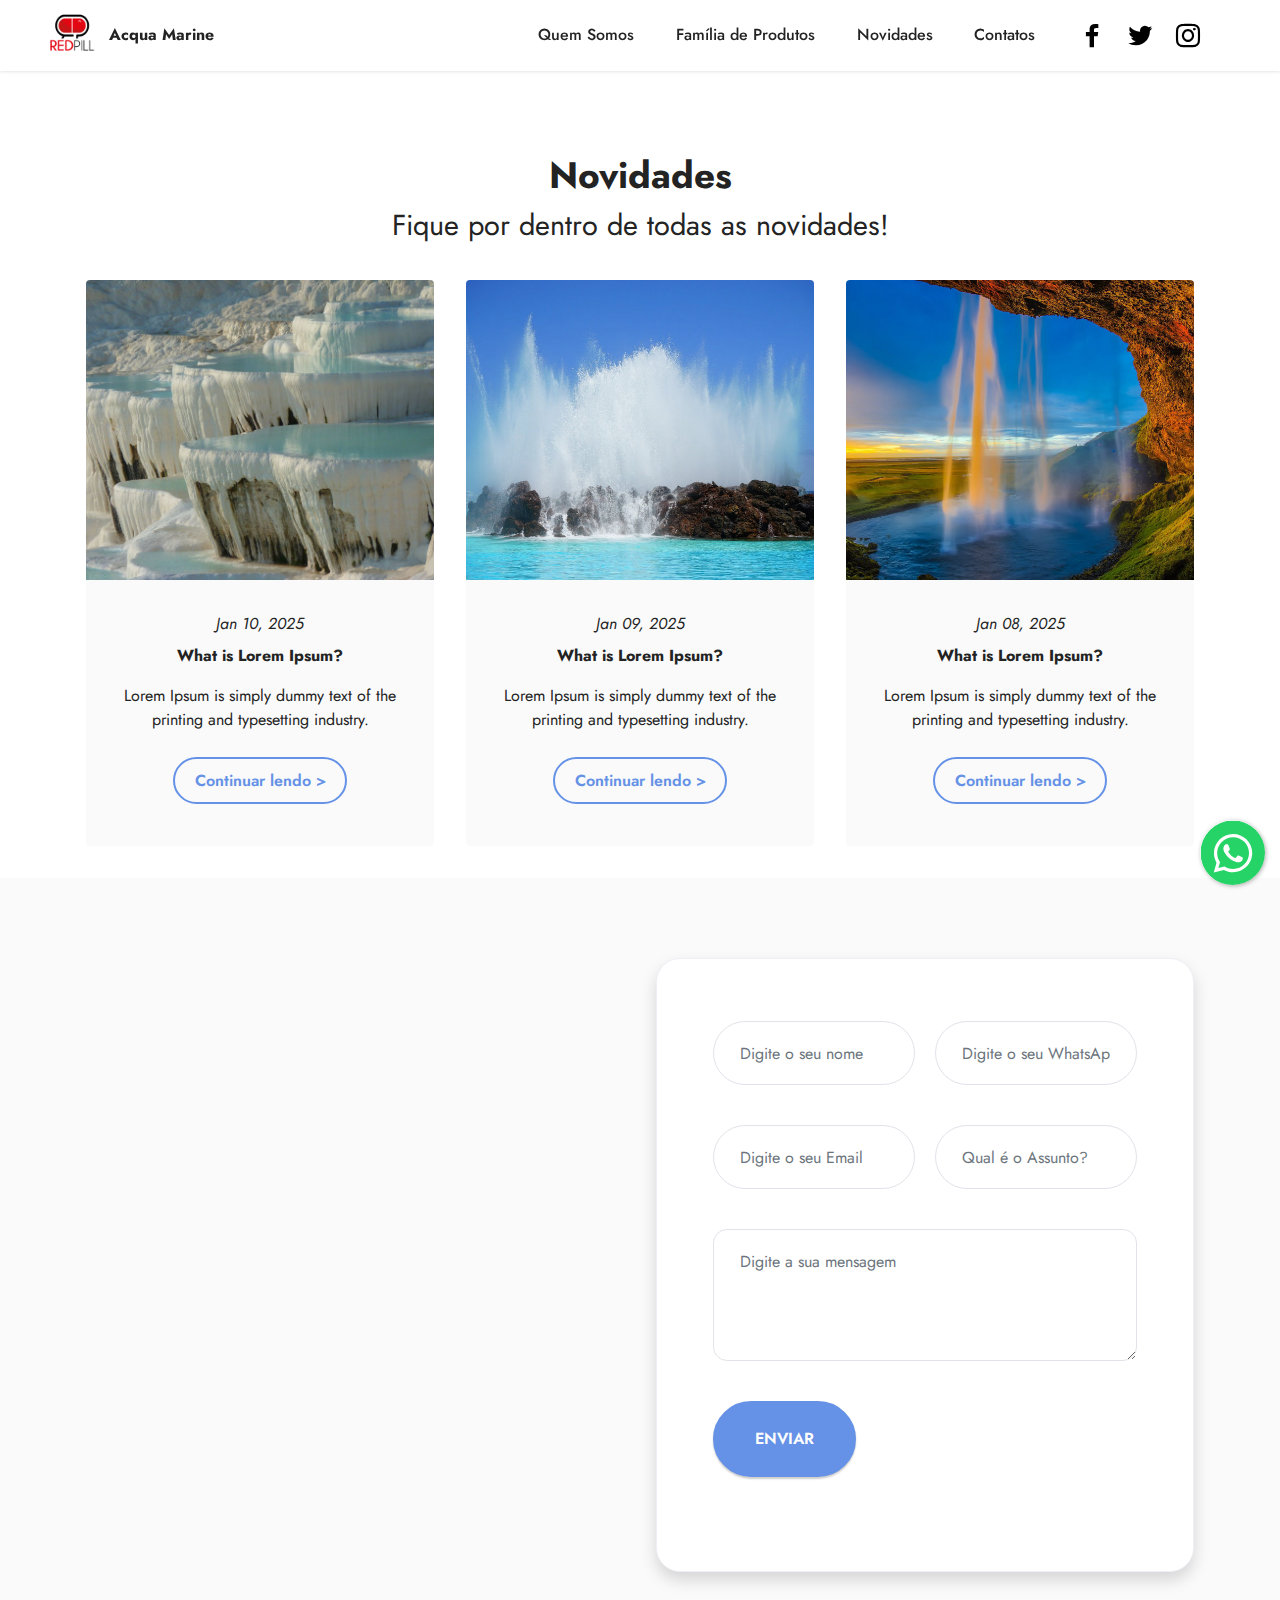
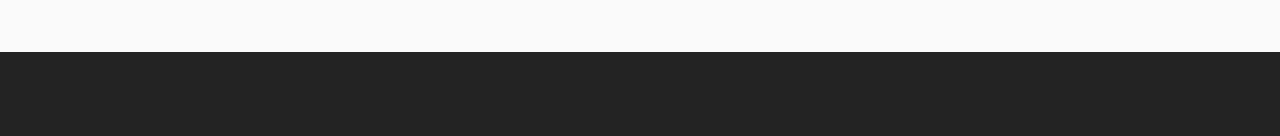
==== blog.html @ 78e21662 "create github pages" ====
<!DOCTYPE html>
<html  lang="pt-BR">
<head>
  
  <meta charset="UTF-8">
  <meta http-equiv="X-UA-Compatible" content="IE=edge">
  
  <meta name="viewport" content="width=device-width, initial-scale=1, minimum-scale=1">
  <link rel="shortcut icon" href="assets/images/6-120x120.png" type="image/x-icon">
  <meta name="description" content="">
  
  
  <title>Blog</title>
  <link rel="stylesheet" href="assets/web/assets/mobirise-icons2/mobirise2.css">
  <link rel="stylesheet" href="assets/bootstrap/css/bootstrap.min.css">
  <link rel="stylesheet" href="assets/bootstrap/css/bootstrap-grid.min.css">
  <link rel="stylesheet" href="assets/bootstrap/css/bootstrap-reboot.min.css">
  <link rel="stylesheet" href="assets/animatecss/animate.css">
  <link rel="stylesheet" href="assets/chatbutton/floating-wpp.css">
  <link rel="stylesheet" href="assets/dropdown/css/style.css">
  <link rel="stylesheet" href="assets/socicon/css/styles.css">
  <link rel="stylesheet" href="assets/theme/css/style.css">
  <link rel="stylesheet" href="assets/recaptcha.css">
  <link rel="preload" href="https://fonts.googleapis.com/css2?family=Jost:ital,wght@0,400;0,700;1,400;1,700&display=swap&display=swap" as="style" onload="this.onload=null;this.rel='stylesheet'">
  <noscript><link rel="stylesheet" href="https://fonts.googleapis.com/css2?family=Jost:ital,wght@0,400;0,700;1,400;1,700&display=swap&display=swap"></noscript>
  <link rel="preload" as="style" href="assets/mobirise/css/mbr-additional.css"><link rel="stylesheet" href="assets/mobirise/css/mbr-additional.css" type="text/css">
  
  
  
  

</head>
<body>
  
  <section data-bs-version="5.1" class="menu menu3 cid-sQP1Imtdvv" once="menu" id="menu3-l">
    
    <nav class="navbar navbar-dropdown navbar-fixed-top navbar-expand-lg">
        <div class="container-fluid">
            <div class="navbar-brand">
                <span class="navbar-logo">
                    <a href="index.html#top">
                        <img src="assets/images/6-120x120.png" alt="Acqua Marine" style="height: 3rem;">
                    </a>
                </span>
                <span class="navbar-caption-wrap"><a class="navbar-caption text-black display-7" href="#">Acqua Marine</a></span>
            </div>
            <button class="navbar-toggler" type="button" data-toggle="collapse" data-bs-toggle="collapse" data-target="#navbarSupportedContent" data-bs-target="#navbarSupportedContent" aria-controls="navbarNavAltMarkup" aria-expanded="false" aria-label="Toggle navigation">
                <div class="hamburger">
                    <span></span>
                    <span></span>
                    <span></span>
                    <span></span>
                </div>
            </button>
            <div class="collapse navbar-collapse" id="navbarSupportedContent">
                <ul class="navbar-nav nav-dropdown nav-right" data-app-modern-menu="true"><li class="nav-item"><a class="nav-link link text-black text-primary display-4" href="index.html#features16-5">Quem Somos</a></li>
                    <li class="nav-item"><a class="nav-link link text-black text-primary display-4" href="index.html#features3-6">Família de Produtos</a></li><li class="nav-item"><a class="nav-link link text-black text-primary display-4" href="blog.html">Novidades</a></li>
                    <li class="nav-item"><a class="nav-link link text-black text-primary display-4" href="index.html#form1-d">Contatos</a>
                    </li></ul>
                <div class="icons-menu">
                    <a class="iconfont-wrapper" href="index.html" target="_blank">
                        <span class="p-2 mbr-iconfont socicon-facebook socicon"></span>
                    </a>
                    <a class="iconfont-wrapper" href="index.html" target="_blank">
                        <span class="p-2 mbr-iconfont socicon-twitter socicon"></span>
                    </a>
                    <a class="iconfont-wrapper" href="index.html" target="_blank">
                        <span class="p-2 mbr-iconfont socicon-instagram socicon"></span>
                    </a>
                    
                </div>
                
            </div>
        </div>
    </nav>
</section>

<section data-bs-version="5.1" class="content3 cid-sQPbLM1y5a" id="content3-p">
    
    
    <div class="container">
        <div class="mbr-section-head">
            <h4 class="mbr-section-title mbr-fonts-style align-center mb-0 display-2"><strong>Novidades</strong></h4>
            <h5 class="mbr-section-subtitle mbr-fonts-style align-center mb-0 mt-2 display-5">Fique por dentro de todas as novidades!</h5>
        </div>
        <div class="row mt-4">
            <div class="item features-image сol-12 col-md-6 col-lg-4">
                <div class="item-wrapper">
                    <div class="item-img">
                        <a href="noticia.html"><img src="assets/images/mbr-816x612.jpg" alt="Acqua Marine" title=""></a>
                    </div>
                    <div class="item-content">
                        <h5 class="item-title mbr-fonts-style display-4"><em>Jan 10, 2025</em></h5>
                        <h6 class="item-subtitle mbr-fonts-style mt-1 display-7"><strong>What is Lorem Ipsum?</strong></h6>
                        <p class="mbr-text mbr-fonts-style mt-3 display-7">Lorem Ipsum is simply dummy text of the printing and typesetting industry.</p>
                    </div>
                    <div class="mbr-section-btn item-footer mt-2"><a href="noticia.html" class="btn item-btn btn-primary-outline display-7" target="_blank">Continuar lendo &gt;</a></div>
                </div>
            </div>
            <div class="item features-image сol-12 col-md-6 col-lg-4">
                <div class="item-wrapper">
                    <div class="item-img">
                        <a href="noticia.html"><img src="assets/images/mbr-816x544.jpg" alt="Acqua Marine" title=""></a>
                    </div>
                    <div class="item-content">
                        <h5 class="item-title mbr-fonts-style display-4"><em>Jan 09, 2025</em></h5>
                        <h6 class="item-subtitle mbr-fonts-style mt-1 display-7"><strong>What is Lorem Ipsum?</strong></h6>
                        <p class="mbr-text mbr-fonts-style mt-3 display-7">Lorem Ipsum is simply dummy text of the printing and typesetting industry. <br>
                        </p>
                    </div>
                    <div class="mbr-section-btn item-footer mt-2"><a href="noticia.html" class="btn item-btn btn-primary-outline display-7" target="_blank">Continuar lendo &gt;</a></div>
                </div>
            </div>
            <div class="item features-image сol-12 col-md-6 col-lg-4">
                <div class="item-wrapper">
                    <div class="item-img">
                        <a href="noticia.html"><img src="assets/images/mbr-816x564.jpg" alt="Acqua Marine" title=""></a>
                    </div>
                    <div class="item-content">
                        <h5 class="item-title mbr-fonts-style display-4"><em>Jan 08, 2025</em></h5>
                        <h6 class="item-subtitle mbr-fonts-style mt-1 display-7"><strong>What is Lorem Ipsum?</strong></h6>
                        <p class="mbr-text mbr-fonts-style mt-3 display-7">Lorem Ipsum is simply dummy text of the printing and typesetting industry.</p>
                    </div>
                    <div class="mbr-section-btn item-footer mt-2"><a href="noticia.html" class="btn item-btn btn-primary-outline display-7" target="_blank">Continuar lendo &gt;</a></div>
                </div>
            </div>

        </div>
    </div>
</section>

<section data-bs-version="5.1" class="form1 cid-sQPbZiOPg9" id="form1-q">
    

    

    <div class="container">
        <div class="row justify-content-between">
            <div class="col-12 col-lg-6">
                <div class="right-side">
                    <h5 class="mbr-section-title mbr-fonts-style display-1">
                        <strong>Fale conosco</strong></h5>
                    <p class="mbr-text mbr-fonts-style display-4">
                        Lorem ipsum dolor sit amet, consectetur adipiscing elit. Auctor viverra eget sit sapien, velit
                        scelerisque volutpat vitae.
                    </p>
                    <p class="mbr-section-subtitle mbr-fonts-style display-7"><strong>
                            Contact me
                        </strong></p>
                    <p class="email mbr-fonts-style display-4">
                        <span class="mobi-mbri mobi-mbri-letter mbr-iconfont mbr-iconfont-btn"></span><a href="index.html" class="text-secondary">contact@email.com</a></p>

                    <p class="phone mbr-fonts-style display-4">
                        <span class="mobi-mbri mobi-mbri-phone mbr-iconfont mbr-iconfont-btn"></span><a href="index.html" class="text-secondary">(123) 456-7890</a></p>
                    <p class="listen mbr-fonts-style display-5">Siga-nos nas Redes Sociais</p>
                    <div class="mbr-social-likes big">
                        <span class="btn btn-social socicon-bg-youtube youtube mx-2">
                            <span class="mbr-iconfont socicon-youtube socicon"></span>
                        </span>
                        <span class="btn btn-social socicon-bg-facebook facebook mx-2">
                            <span class="mbr-iconfont socicon-facebook socicon"></span>
                        </span>
                        <span class="btn btn-social twitter socicon-bg-twitter mx-2">
                            <span class="mbr-iconfont socicon-twitter socicon"></span>
                        </span>
                        <span class="btn btn-social pinterest socicon-bg-pinterest mx-2">
                            <span class="mbr-iconfont socicon-pinterest socicon"></span>
                        </span>
                        <span class="btn btn-social mailru socicon-bg-mail mx-2">
                            <span class="mbr-iconfont mobi-mbri-letter mobi-mbri"></span>
                        </span>
                    </div>
                </div>
            </div>
            <div class="col-12 col-lg-6">
                <div class="left-side">
                    <div class="shadow">
                        <div class="col-auto form-part">
                            <div class="mbr-form top" data-form-type="formoid">
                                <!--Formbuilder Form-->
                                <form action="https://mobirise.eu/" method="POST" class="mbr-form form-with-styler" data-form-title="Form Name"><input type="hidden" name="email" data-form-email="true" value="VrDuRQZUOOXWqrjSVd+jDXcXXuv8jb04Z2sAAdo2jqvjDetq+iXjhkq3NZsqCK66WlTPTxGUr4/+EcAwUi5CdXx3Xxep5aISYDmYYmB1ALmyHw2UI6T22ThovxLteGbt.n1D6h3112EO3cZuAeSuR+gtagrlJn5/YnUT8jAECv94gXGQ/BznuK+16ig0g/ckGwDUTnlU+dxc6xoIXw/3Y37VGUpODv56bqCEwvl/GgR7W2XIjziSPv/RZlNrgH8+I">
                                    <div class="row">
                                        <div hidden="hidden" data-form-alert="" class="alert alert-success col-12">Obrigado por entrar em contato, lhe daremos uma resposta em breve!</div>
                                        <div hidden="hidden" data-form-alert-danger="" class="alert alert-danger col-12">
                                            Oops...! some problem!</div>
                                    </div>
                                    <div class="dragArea row">
                                        <div class="col-lg-6 col-md-12 col-sm-12 form-group " data-for="email">
                                            <input type="text" name="name" placeholder="Digite o seu nome" data-form-field="text" class="form-control display-7" value="" id="name-form1-q">
                                        </div>
                                        <div class="col-lg-6 col-md-12 col-sm-12 form-group" style="" data-for="number">
                                            <input type="text" name="number" placeholder="Digite o seu WhatsApp" data-form-field="text" class="form-control display-7" value="" id="number-form1-q">
                                        </div>
                                        <div class="col-lg-6 col-md-12 col-sm-12 form-group " data-for="email">
                                            <input type="email" name="email" placeholder="Digite o seu Email" data-form-field="email" class="form-control display-7" value="" id="email-form1-q">
                                        </div>
                                        <div class="col-lg-6 col-md-12 col-sm-12 form-group" style="" data-for="number">
                                            <input type="text" name="text" placeholder="Qual é o Assunto?" data-form-field="text" class="form-control display-7" value="" id="text-form1-q">
                                        </div>
                                        <div class="col-lg-12 col-md-12 col-sm-12 form-group" data-for="textarea">
                                            <textarea name="textarea" placeholder="Digite a sua mensagem" data-form-field="textarea" class="form-control display-7" id="textarea-form1-q"></textarea>
                                        </div>
                                        <div class="col r">
                                            <div><button type="submit" class="btn btn-primary display-4">ENVIAR</button></div>
                                            
                                        </div>
                                    </div>
                                </form>
                                <!--Formbuilder Form-->
                            </div>
                        </div>
                    </div>
                </div>
            </div>
        </div>
    </div>
</section>

<section data-bs-version="5.1" class="footer7 cid-sQP00hJqYb" once="footers" id="footer7-i">

    

    

    <div class="container">
        <div class="media-container-row align-center mbr-white">
            <div class="col-12">
                <p class="mbr-text mb-0 mbr-fonts-style display-7">Acqua Marine © 2021 - powered by RedPill &amp; inouWeb</p>
            </div>
        </div>
    </div>
</section>


<script src="assets/bootstrap/js/bootstrap.bundle.min.js"></script>
  <script src="assets/smoothscroll/smooth-scroll.js"></script>
  <script src="assets/ytplayer/index.js"></script>
  <script src="assets/chatbutton/floating-wpp.js"></script>
  <script src="assets/chatbutton/script.js"></script>
  <script src="assets/dropdown/js/navbar-dropdown.js"></script>
  <script src="assets/theme/js/script.js"></script>
  <script src="assets/formoid.min.js"></script>
  
  
  
 <div id="scrollToTop" class="scrollToTop mbr-arrow-up"><a style="text-align: center;"><i class="mbr-arrow-up-icon mbr-arrow-up-icon-cm cm-icon cm-icon-smallarrow-up"></i></a></div>
    <input name="animation" type="hidden">
  <div id="chatbutton-wa" data-phone="+5511966727531" data-showpopup="true" data-headertitle="👋 Anthony está online" data-popupmessage="Oi!👋

Estamos online para lhe ajudar! 🔥

Equipe Acqua Marine" data-placeholder="Digite a sua mensagem" data-position="left" data-headercolor="#39847a" data-backgroundcolor="#e5ddd5" data-autoopentimeout="5" data-size="65px"><div class="floating-wpp-button" style="width: 65px; height: 65px;"><div class="floating-wpp-button-image"><!--?xml version="1.0" encoding="UTF-8" standalone="no"?--><svg xmlns="http://www.w3.org/2000/svg" xmlns:xlink="http://www.w3.org/1999/xlink" style="isolation:isolate" viewBox="0 0 800 800" width="65" height="65"><defs><clipPath id="_clipPath_A3g8G5hPEGG2L0B6hFCxamU4cc8rfqzQ"><rect width="800" height="800"></rect></clipPath></defs><g clip-path="url(#_clipPath_A3g8G5hPEGG2L0B6hFCxamU4cc8rfqzQ)"><g><path d=" M 787.59 800 L 12.41 800 C 5.556 800 0 793.332 0 785.108 L 0 14.892 C 0 6.667 5.556 0 12.41 0 L 787.59 0 C 794.444 0 800 6.667 800 14.892 L 800 785.108 C 800 793.332 794.444 800 787.59 800 Z " fill="rgb(37,211,102)"></path></g><g><path d=" M 508.558 450.429 C 502.67 447.483 473.723 433.24 468.325 431.273 C 462.929 429.308 459.003 428.328 455.078 434.22 C 451.153 440.114 439.869 453.377 436.434 457.307 C 433 461.236 429.565 461.729 423.677 458.78 C 417.79 455.834 398.818 449.617 376.328 429.556 C 358.825 413.943 347.008 394.663 343.574 388.768 C 340.139 382.873 343.207 379.687 346.155 376.752 C 348.804 374.113 352.044 369.874 354.987 366.436 C 357.931 362.999 358.912 360.541 360.875 356.614 C 362.837 352.683 361.857 349.246 360.383 346.299 C 358.912 343.352 347.136 314.369 342.231 302.579 C 337.451 291.099 332.597 292.654 328.983 292.472 C 325.552 292.301 321.622 292.265 317.698 292.265 C 313.773 292.265 307.394 293.739 301.996 299.632 C 296.6 305.527 281.389 319.772 281.389 348.752 C 281.389 377.735 302.487 405.731 305.431 409.661 C 308.376 413.592 346.949 473.062 406.015 498.566 C 420.062 504.634 431.03 508.256 439.581 510.969 C 453.685 515.451 466.521 514.818 476.666 513.302 C 487.978 511.613 511.502 499.06 516.409 485.307 C 521.315 471.55 521.315 459.762 519.842 457.307 C 518.371 454.851 514.446 453.377 508.558 450.429 Z  M 401.126 597.117 L 401.047 597.117 C 365.902 597.104 331.431 587.661 301.36 569.817 L 294.208 565.572 L 220.08 585.017 L 239.866 512.743 L 235.21 505.332 C 215.604 474.149 205.248 438.108 205.264 401.1 C 205.307 293.113 293.17 205.257 401.204 205.257 C 453.518 205.275 502.693 225.674 539.673 262.696 C 576.651 299.716 597.004 348.925 596.983 401.258 C 596.939 509.254 509.078 597.117 401.126 597.117 Z  M 567.816 234.565 C 523.327 190.024 464.161 165.484 401.124 165.458 C 271.24 165.458 165.529 271.161 165.477 401.085 C 165.46 442.617 176.311 483.154 196.932 518.892 L 163.502 641 L 288.421 608.232 C 322.839 627.005 361.591 636.901 401.03 636.913 L 401.126 636.913 L 401.127 636.913 C 530.998 636.913 636.717 531.2 636.77 401.274 C 636.794 338.309 612.306 279.105 567.816 234.565" fill-rule="evenodd" fill="rgb(255,255,255)"></path></g></g></svg></div></div></div>
 
</body>
</html>
---- assets/web/assets/mobirise-icons2/mobirise2.css ----
@font-face {
  font-family: 'Moririse2';
  font-display: swap;
  src:  url('mobirise2.eot?f2bix4');
  src:  url('mobirise2.eot?f2bix4#iefix') format('embedded-opentype'),
    url('mobirise2.ttf?f2bix4') format('truetype'),
    url('mobirise2.woff?f2bix4') format('woff'),
    url('mobirise2.svg?f2bix4#mobirise2') format('svg');
  font-weight: normal;
  font-style: normal;
}

[class^="mobi-"], [class*=" mobi-"] {
  /* use !important to prevent issues with browser extensions that change fonts */
  font-family: 'Moririse2' !important;
  speak: none;
  font-style: normal;
  font-weight: normal;
  font-variant: normal;
  text-transform: none;
  line-height: 1;

  /* Better Font Rendering =========== */
  -webkit-font-smoothing: antialiased;
  -moz-osx-font-smoothing: grayscale;
}

.mobi-mbri-add-submenu:before {
  content: "\e900";
}
.mobi-mbri-alert:before {
  content: "\e901";
}
.mobi-mbri-align-center:before {
  content: "\e902";
}
.mobi-mbri-align-justify:before {
  content: "\e903";
}
.mobi-mbri-align-left:before {
  content: "\e904";
}
.mobi-mbri-align-right:before {
  content: "\e905";
}
.mobi-mbri-android:before {
  content: "\e906";
}
.mobi-mbri-apple:before {
  content: "\e907";
}
.mobi-mbri-arrow-down:before {
  content: "\e908";
}
.mobi-mbri-arrow-next:before {
  content: "\e909";
}
.mobi-mbri-arrow-prev:before {
  content: "\e90a";
}
.mobi-mbri-arrow-up:before {
  content: "\e90b";
}
.mobi-mbri-bold:before {
  content: "\e90c";
}
.mobi-mbri-bookmark:before {
  content: "\e90d";
}
.mobi-mbri-bootstrap:before {
  content: "\e90e";
}
.mobi-mbri-briefcase:before {
  content: "\e90f";
}
.mobi-mbri-browse:before {
  content: "\e910";
}
.mobi-mbri-bulleted-list:before {
  content: "\e911";
}
.mobi-mbri-calendar:before {
  content: "\e912";
}
.mobi-mbri-camera:before {
  content: "\e913";
}
.mobi-mbri-cart-add:before {
  content: "\e914";
}
.mobi-mbri-cart-full:before {
  content: "\e915";
}
.mobi-mbri-cash:before {
  content: "\e916";
}
.mobi-mbri-change-style:before {
  content: "\e917";
}
.mobi-mbri-chat:before {
  content: "\e918";
}
.mobi-mbri-clock:before {
  content: "\e919";
}
.mobi-mbri-close:before {
  content: "\e91a";
}
.mobi-mbri-cloud:before {
  content: "\e91b";
}
.mobi-mbri-code:before {
  content: "\e91c";
}
.mobi-mbri-contact-form:before {
  content: "\e91d";
}
.mobi-mbri-credit-card:before {
  content: "\e91e";
}
.mobi-mbri-cursor-click:before {
  content: "\e91f";
}
.mobi-mbri-cust-feedback:before {
  content: "\e920";
}
.mobi-mbri-database:before {
  content: "\e921";
}
.mobi-mbri-delivery:before {
  content: "\e922";
}
.mobi-mbri-desktop:before {
  content: "\e923";
}
.mobi-mbri-devices:before {
  content: "\e924";
}
.mobi-mbri-down:before {
  content: "\e925";
}
.mobi-mbri-download-2:before {
  content: "\e926";
}
.mobi-mbri-download:before {
  content: "\e927";
}
.mobi-mbri-drag-n-drop-2:before {
  content: "\e928";
}
.mobi-mbri-drag-n-drop:before {
  content: "\e929";
}
.mobi-mbri-edit-2:before {
  content: "\e92a";
}
.mobi-mbri-edit:before {
  content: "\e92b";
}
.mobi-mbri-error:before {
  content: "\e92c";
}
.mobi-mbri-extension:before {
  content: "\e92d";
}
.mobi-mbri-features:before {
  content: "\e92e";
}
.mobi-mbri-file:before {
  content: "\e92f";
}
.mobi-mbri-flag:before {
  content: "\e930";
}
.mobi-mbri-folder:before {
  content: "\e931";
}
.mobi-mbri-gift:before {
  content: "\e932";
}
.mobi-mbri-github:before {
  content: "\e933";
}
.mobi-mbri-globe-2:before {
  content: "\e934";
}
.mobi-mbri-globe:before {
  content: "\e935";
}
.mobi-mbri-growing-chart:before {
  content: "\e936";
}
.mobi-mbri-hearth:before {
  content: "\e937";
}
.mobi-mbri-help:before {
  content: "\e938";
}
.mobi-mbri-home:before {
  content: "\e939";
}
.mobi-mbri-hot-cup:before {
  content: "\e93a";
}
.mobi-mbri-idea:before {
  content: "\e93b";
}
.mobi-mbri-image-gallery:before {
  content: "\e93c";
}
.mobi-mbri-image-slider:before {
  content: "\e93d";
}
.mobi-mbri-info:before {
  content: "\e93e";
}
.mobi-mbri-italic:before {
  content: "\e93f";
}
.mobi-mbri-key:before {
  content: "\e940";
}
.mobi-mbri-laptop:before {
  content: "\e941";
}
.mobi-mbri-layers:before {
  content: "\e942";
}
.mobi-mbri-left-right:before {
  content: "\e943";
}
.mobi-mbri-left:before {
  content: "\e944";
}
.mobi-mbri-letter:before {
  content: "\e945";
}
.mobi-mbri-like:before {
  content: "\e946";
}
.mobi-mbri-link:before {
  content: "\e947";
}
.mobi-mbri-lock:before {
  content: "\e948";
}
.mobi-mbri-login:before {
  content: "\e949";
}
.mobi-mbri-logout:before {
  content: "\e94a";
}
.mobi-mbri-magic-stick:before {
  content: "\e94b";
}
.mobi-mbri-map-pin:before {
  content: "\e94c";
}
.mobi-mbri-menu:before {
  content: "\e94d";
}
.mobi-mbri-mobile-2:before {
  content: "\e94e";
}
.mobi-mbri-mobile-horizontal:before {
  content: "\e94f";
}
.mobi-mbri-mobile:before {
  content: "\e950";
}
.mobi-mbri-mobirise:before {
  content: "\e951";
}
.mobi-mbri-more-horizontal:before {
  content: "\e952";
}
.mobi-mbri-more-vertical:before {
  content: "\e953";
}
.mobi-mbri-music:before {
  content: "\e954";
}
.mobi-mbri-new-file:before {
  content: "\e955";
}
.mobi-mbri-numbered-list:before {
  content: "\e956";
}
.mobi-mbri-opened-folder:before {
  content: "\e957";
}
.mobi-mbri-pages:before {
  content: "\e958";
}
.mobi-mbri-paper-plane:before {
  content: "\e959";
}
.mobi-mbri-paperclip:before {
  content: "\e95a";
}
.mobi-mbri-phone:before {
  content: "\e95b";
}
.mobi-mbri-photo:before {
  content: "\e95c";
}
.mobi-mbri-photos:before {
  content: "\e95d";
}
.mobi-mbri-pin:before {
  content: "\e95e";
}
.mobi-mbri-play:before {
  content: "\e95f";
}
.mobi-mbri-plus:before {
  content: "\e960";
}
.mobi-mbri-preview:before {
  content: "\e961";
}
.mobi-mbri-print:before {
  content: "\e962";
}
.mobi-mbri-protect:before {
  content: "\e963";
}
.mobi-mbri-question:before {
  content: "\e964";
}
.mobi-mbri-quote-left:before {
  content: "\e965";
}
.mobi-mbri-quote-right:before {
  content: "\e966";
}
.mobi-mbri-redo:before {
  content: "\e967";
}
.mobi-mbri-refresh:before {
  content: "\e968";
}
.mobi-mbri-responsive-2:before {
  content: "\e969";
}
.mobi-mbri-responsive:before {
  content: "\e96a";
}
.mobi-mbri-right:before {
  content: "\e96b";
}
.mobi-mbri-rocket:before {
  content: "\e96c";
}
.mobi-mbri-sad-face:before {
  content: "\e96d";
}
.mobi-mbri-sale:before {
  content: "\e96e";
}
.mobi-mbri-save:before {
  content: "\e96f";
}
.mobi-mbri-search:before {
  content: "\e970";
}
.mobi-mbri-setting-2:before {
  content: "\e971";
}
.mobi-mbri-setting-3:before {
  content: "\e972";
}
.mobi-mbri-setting:before {
  content: "\e973";
}
.mobi-mbri-share:before {
  content: "\e974";
}
.mobi-mbri-shopping-bag:before {
  content: "\e975";
}
.mobi-mbri-shopping-basket:before {
  content: "\e976";
}
.mobi-mbri-shopping-cart:before {
  content: "\e977";
}
.mobi-mbri-sites:before {
  content: "\e978";
}
.mobi-mbri-smile-face:before {
  content: "\e979";
}
.mobi-mbri-speed:before {
  content: "\e97a";
}
.mobi-mbri-star:before {
  content: "\e97b";
}
.mobi-mbri-success:before {
  content: "\e97c";
}
.mobi-mbri-sun:before {
  content: "\e97d";
}
.mobi-mbri-sun2:before {
  content: "\e97e";
}
.mobi-mbri-tablet-vertical:before {
  content: "\e97f";
}
.mobi-mbri-tablet:before {
  content: "\e980";
}
.mobi-mbri-target:before {
  content: "\e981";
}
.mobi-mbri-timer:before {
  content: "\e982";
}
.mobi-mbri-to-ftp:before {
  content: "\e983";
}
.mobi-mbri-to-local-drive:before {
  content: "\e984";
}
.mobi-mbri-touch-swipe:before {
  content: "\e985";
}
.mobi-mbri-touch:before {
  content: "\e986";
}
.mobi-mbri-trash:before {
  content: "\e987";
}
.mobi-mbri-underline:before {
  content: "\e988";
}
.mobi-mbri-undo:before {
  content: "\e989";
}
.mobi-mbri-unlink:before {
  content: "\e98a";
}
.mobi-mbri-unlock:before {
  content: "\e98b";
}
.mobi-mbri-up-down:before {
  content: "\e98c";
}
.mobi-mbri-up:before {
  content: "\e98d";
}
.mobi-mbri-update:before {
  content: "\e98e";
}
.mobi-mbri-upload-2:before {
  content: "\e98f";
}
.mobi-mbri-upload:before {
  content: "\e990";
}
.mobi-mbri-user-2:before {
  content: "\e991";
}
.mobi-mbri-user:before {
  content: "\e992";
}
.mobi-mbri-users:before {
  content: "\e993";
}
.mobi-mbri-video-play:before {
  content: "\e994";
}
.mobi-mbri-video:before {
  content: "\e995";
}
.mobi-mbri-watch:before {
  content: "\e996";
}
.mobi-mbri-website-theme-2:before {
  content: "\e997";
}
.mobi-mbri-website-theme:before {
  content: "\e998";
}
.mobi-mbri-wifi:before {
  content: "\e999";
}
.mobi-mbri-windows:before {
  content: "\e99a";
}
.mobi-mbri-zoom-in:before {
  content: "\e99b";
}
.mobi-mbri-zoom-out:before {
  content: "\e99c";
}
---- assets/chatbutton/floating-wpp.css ----
.floating-wpp {
    position: fixed;
    bottom: 15px;
    left: 15px;
    font-size: 14px;
    transition: bottom 0.2s;
    z-index: 1021;
}

.floating-wpp .floating-wpp-button {
    position: relative;
    border-radius: 50%;
    box-shadow: 1px 1px 4px rgba(60, 60, 60, 0.4);
    transition: box-shadow 0.2s;
    cursor: pointer;
    overflow: hidden;
}

.floating-wpp .floating-wpp-button img,
.floating-wpp .floating-wpp-button svg {
    position: absolute;
    width: 100%;
    height: auto;
    object-fit: cover;
    top: 50%;
    left: 50%;
    transform: translate3d(-50%, -50%, 0);
    border-radius: 50%;
}

.floating-wpp:hover .floating-wpp-button {
    box-shadow: 1px 2px 8px rgba(60, 60, 60, 0.4);
}

.floating-wpp .floating-wpp-popup {
    /*border: 2px solid white;*/
    border-radius: 8px;
    background-color: #e5ddd5;
    position: absolute;
    overflow: hidden;
    padding: 0;
    box-shadow: 1px 2px 8px rgba(60, 60, 60, 0.25);
    width: 0px;
    height: 0px;
    bottom: 0;
    opacity: 0;
    transition: bottom 0.1s ease-out, opacity 0.2s ease-out;
    transform-origin: bottom;
}

.floating-wpp .floating-wpp-popup.active {
    padding: 0 15px 12px 15px;
    width: 280px;
    height: auto;
    bottom: 82px;
    opacity: 1;
}

.floating-wpp .floating-wpp-popup .floating-wpp-message {
    background-color: white;
    padding: 8px;
    border-radius: 7.5px 7.5px 7.5px 7.5px;
    box-shadow: 1px 1px 5px rgba(0, 0, 0, 0.15);
    opacity: 0;
    transition: opacity 0.2s;
    max-width: 100%;
}

.floating-wpp .floating-wpp-popup.active .floating-wpp-message {
    opacity: 1;
    transition-delay: 0.2s;
}

.floating-wpp .floating-wpp-popup .floating-wpp-head {
    text-align: left;
    color: white;
    margin: 0 -15px 15px -15px;
    padding: 15px 15px;
    display: flex;
    flex-direction: column;
    justify-content: space-between;
    cursor: pointer;
}

.floating-wpp-headName {
    margin: 0;
}

.floating-wpp .floating-wpp-popup .floating-wpp-head .close {
    position: absolute;
    top: 14px;
    right: 8px;
    color: #ffffff;
    text-shadow: none;
    opacity: 1;
    font-size: inherit;
}

.floating-wpp .floating-wpp-input-message {
    background-color: #e5ddd5;
    margin: 5px -15px -15px -15px;
    padding: 0 15px;
    display: flex;
    align-items: center;
}

.floating-wpp .floating-wpp-input-message textarea {
    border: 1px solid #ffffff;
    border-radius: 21px;
    box-shadow: none;
    padding: 8px 12px;
    margin: 10px 0 15px 0;
    width: 100%;
    max-width: 100%;
    font-family: inherit;
    font-size: inherit;
    resize: none;
    outline: none;
    color: #4a4a4a;
    box-shadow: 1px 2px 8px rgba(60, 60, 60, 0.25);
    visibility: visible !important;
    animation-delay: 0s;
    animation-duration: 0s;
}

.floating-wpp .floating-wpp-btn-send {
    margin: 10px 0 15px 12px;
    font-size: 0;
    cursor: pointer;
    box-shadow: 1px 2px 8px rgba(60, 60, 60, 0.25);
    border-radius: 50%;
}
---- assets/dropdown/css/style.css ----
.navbar-dropdown {
  left: 0;
  padding: 0;
  position: absolute;
  right: 0;
  top: 0;
  transition: all 0.45s ease;
  z-index: 1030;
  background: #282828; }
  .navbar-dropdown .navbar-logo {
    margin-right: 0.8rem;
    transition: margin 0.3s ease-in-out;
    vertical-align: middle; }
    .navbar-dropdown .navbar-logo img {
      height: 3.125rem;
      transition: all 0.3s ease-in-out; }
    .navbar-dropdown .navbar-logo.mbr-iconfont {
      font-size: 3.125rem;
      line-height: 3.125rem; }
  .navbar-dropdown .navbar-caption {
    font-weight: 700;
    white-space: normal;
    vertical-align: -4px;
    line-height: 3.125rem !important; }
    .navbar-dropdown .navbar-caption, .navbar-dropdown .navbar-caption:hover {
      color: inherit;
      text-decoration: none; }
  .navbar-dropdown .mbr-iconfont + .navbar-caption {
    vertical-align: -1px; }
  .navbar-dropdown.navbar-fixed-top {
    position: fixed; }
  .navbar-dropdown .navbar-brand span {
    vertical-align: -4px; }
  .navbar-dropdown.bg-color.transparent {
    background: none; }
  .navbar-dropdown.navbar-short .navbar-brand {
    padding: 0.625rem 0; }
    .navbar-dropdown.navbar-short .navbar-brand span {
      vertical-align: -1px; }
  .navbar-dropdown.navbar-short .navbar-caption {
    line-height: 2.375rem !important;
    vertical-align: -2px; }
  .navbar-dropdown.navbar-short .navbar-logo {
    margin-right: 0.5rem; }
    .navbar-dropdown.navbar-short .navbar-logo img {
      height: 2.375rem; }
    .navbar-dropdown.navbar-short .navbar-logo.mbr-iconfont {
      font-size: 2.375rem;
      line-height: 2.375rem; }
  .navbar-dropdown.navbar-short .mbr-table-cell {
    height: 3.625rem; }
  .navbar-dropdown .navbar-close {
    left: 0.6875rem;
    position: fixed;
    top: 0.75rem;
    z-index: 1000; }
  .navbar-dropdown .hamburger-icon {
    content: "";
    display: inline-block;
    vertical-align: middle;
    width: 16px;
    -webkit-box-shadow: 0 -6px 0 1px #282828,0 0 0 1px #282828,0 6px 0 1px #282828;
    -moz-box-shadow: 0 -6px 0 1px #282828,0 0 0 1px #282828,0 6px 0 1px #282828;
    box-shadow: 0 -6px 0 1px #282828,0 0 0 1px #282828,0 6px 0 1px #282828; }

.dropdown-menu .dropdown-toggle[data-toggle="dropdown-submenu"]::after {
  border-bottom: 0.35em solid transparent;
  border-left: 0.35em solid;
  border-right: 0;
  border-top: 0.35em solid transparent;
  margin-left: 0.3rem; }

.dropdown-menu .dropdown-item:focus {
  outline: 0; }

.nav-dropdown {
  font-size: 0.75rem;
  font-weight: 500;
  height: auto !important; }
  .nav-dropdown .nav-btn {
    padding-left: 1rem; }
  .nav-dropdown .link {
    margin: .667em 1.667em;
    font-weight: 500;
    padding: 0;
    transition: color .2s ease-in-out; }
    .nav-dropdown .link.dropdown-toggle {
      margin-right: 2.583em; }
      .nav-dropdown .link.dropdown-toggle::after {
        margin-left: .25rem;
        border-top: 0.35em solid;
        border-right: 0.35em solid transparent;
        border-left: 0.35em solid transparent;
        border-bottom: 0; }
      .nav-dropdown .link.dropdown-toggle[aria-expanded="true"] {
        margin: 0;
        padding: 0.667em 3.263em  0.667em 1.667em; }
  .nav-dropdown .link::after,
  .nav-dropdown .dropdown-item::after {
    color: inherit; }
  .nav-dropdown .btn {
    font-size: 0.75rem;
    font-weight: 700;
    letter-spacing: 0;
    margin-bottom: 0;
    padding-left: 1.25rem;
    padding-right: 1.25rem; }
  .nav-dropdown .dropdown-menu {
    border-radius: 0;
    border: 0;
    left: 0;
    margin: 0;
    padding-bottom: 1.25rem;
    padding-top: 1.25rem;
    position: relative; }
  .nav-dropdown .dropdown-submenu {
    margin-left: 0.125rem;
    top: 0; }
  .nav-dropdown .dropdown-item {
    font-weight: 500;
    line-height: 2;
    padding: 0.3846em 4.615em 0.3846em 1.5385em;
    position: relative;
    transition: color .2s ease-in-out, background-color .2s ease-in-out; }
    .nav-dropdown .dropdown-item::after {
      margin-top: -0.3077em;
      position: absolute;
      right: 1.1538em;
      top: 50%; }
    .nav-dropdown .dropdown-item:focus, .nav-dropdown .dropdown-item:hover {
      background: none; }

@media (max-width: 767px) {
  .nav-dropdown.navbar-toggleable-sm {
    bottom: 0;
    display: none;
    left: 0;
    overflow-x: hidden;
    position: fixed;
    top: 0;
    transform: translateX(-100%);
    -ms-transform: translateX(-100%);
    -webkit-transform: translateX(-100%);
    width: 18.75rem;
    z-index: 999; } }
.nav-dropdown.navbar-toggleable-xl {
  bottom: 0;
  display: none;
  left: 0;
  overflow-x: hidden;
  position: fixed;
  top: 0;
  transform: translateX(-100%);
  -ms-transform: translateX(-100%);
  -webkit-transform: translateX(-100%);
  width: 18.75rem;
  z-index: 999; }

.nav-dropdown-sm {
  display: block !important;
  overflow-x: hidden;
  overflow: auto;
  padding-top: 3.875rem; }
  .nav-dropdown-sm::after {
    content: "";
    display: block;
    height: 3rem;
    width: 100%; }
  .nav-dropdown-sm.collapse.in ~ .navbar-close {
    display: block !important; }
  .nav-dropdown-sm.collapsing, .nav-dropdown-sm.collapse.in {
    transform: translateX(0);
    -ms-transform: translateX(0);
    -webkit-transform: translateX(0);
    transition: all 0.25s ease-out;
    -webkit-transition: all 0.25s ease-out;
    background: #282828; }
  .nav-dropdown-sm.collapsing[aria-expanded="false"] {
    transform: translateX(-100%);
    -ms-transform: translateX(-100%);
    -webkit-transform: translateX(-100%); }
  .nav-dropdown-sm .nav-item {
    display: block;
    margin-left: 0 !important;
    padding-left: 0; }
  .nav-dropdown-sm .link,
  .nav-dropdown-sm .dropdown-item {
    border-top: 1px dotted rgba(255, 255, 255, 0.1);
    font-size: 0.8125rem;
    line-height: 1.6;
    margin: 0 !important;
    padding: 0.875rem 2.4rem 0.875rem 1.5625rem !important;
    position: relative;
    white-space: normal; }
    .nav-dropdown-sm .link:focus, .nav-dropdown-sm .link:hover,
    .nav-dropdown-sm .dropdown-item:focus,
    .nav-dropdown-sm .dropdown-item:hover {
      background: rgba(0, 0, 0, 0.2) !important;
      color: #c0a375; }
  .nav-dropdown-sm .nav-btn {
    position: relative;
    padding: 1.5625rem 1.5625rem 0 1.5625rem; }
    .nav-dropdown-sm .nav-btn::before {
      border-top: 1px dotted rgba(255, 255, 255, 0.1);
      content: "";
      left: 0;
      position: absolute;
      top: 0;
      width: 100%; }
    .nav-dropdown-sm .nav-btn + .nav-btn {
      padding-top: 0.625rem; }
      .nav-dropdown-sm .nav-btn + .nav-btn::before {
        display: none; }
  .nav-dropdown-sm .btn {
    padding: 0.625rem 0; }
  .nav-dropdown-sm .dropdown-toggle[data-toggle="dropdown-submenu"]::after {
    margin-left: .25rem;
    border-top: 0.35em solid;
    border-right: 0.35em solid transparent;
    border-left: 0.35em solid transparent;
    border-bottom: 0; }
  .nav-dropdown-sm .dropdown-toggle[data-toggle="dropdown-submenu"][aria-expanded="true"]::after {
    border-top: 0;
    border-right: 0.35em solid transparent;
    border-left: 0.35em solid transparent;
    border-bottom: 0.35em solid; }
  .nav-dropdown-sm .dropdown-menu {
    margin: 0;
    padding: 0;
    position: relative;
    top: 0;
    left: 0;
    width: 100%;
    border: 0;
    float: none;
    border-radius: 0;
    background: none; }
  .nav-dropdown-sm .dropdown-submenu {
    left: 100%;
    margin-left: 0.125rem;
    margin-top: -1.25rem;
    top: 0; }

.navbar-toggleable-sm .nav-dropdown .dropdown-menu {
  position: absolute; }

.navbar-toggleable-sm .nav-dropdown .dropdown-submenu {
  left: 100%;
  margin-left: 0.125rem;
  margin-top: -1.25rem;
  top: 0; }

.navbar-toggleable-sm.opened .nav-dropdown .dropdown-menu {
  position: relative; }

.navbar-toggleable-sm.opened .nav-dropdown .dropdown-submenu {
  left: 0;
  margin-left: 00rem;
  margin-top: 0rem;
  top: 0; }

.is-builder .nav-dropdown.collapsing {
  transition: none !important; }
---- assets/socicon/css/styles.css ----
@charset "UTF-8";

@font-face {
  font-family: 'Socicon';
  src:  url('../fonts/socicon.eot');
  src:  url('../fonts/socicon.eot?#iefix') format('embedded-opentype'),
    url('../fonts/socicon.woff2') format('woff2'),
    url('../fonts/socicon.ttf') format('truetype'),
    url('../fonts/socicon.woff') format('woff'),
    url('../fonts/socicon.svg#socicon') format('svg');
  font-weight: normal;
  font-style: normal;
  font-display: swap;
}

[data-icon]:before {
  font-family: "socicon" !important;
  content: attr(data-icon);
  font-style: normal !important;
  font-weight: normal !important;
  font-variant: normal !important;
  text-transform: none !important;
  speak: none;
  line-height: 1;
  -webkit-font-smoothing: antialiased;
  -moz-osx-font-smoothing: grayscale;
}

[class^="socicon-"], [class*=" socicon-"] {
  /* use !important to prevent issues with browser extensions that change fonts */
  font-family: 'Socicon' !important;
  speak: none;
  font-style: normal;
  font-weight: normal;
  font-variant: normal;
  text-transform: none;
  line-height: 1;

  /* Better Font Rendering =========== */
  -webkit-font-smoothing: antialiased;
  -moz-osx-font-smoothing: grayscale;
}

.socicon-eitaa:before {
  content: "\e97c";
}
.socicon-soroush:before {
  content: "\e97d";
}
.socicon-bale:before {
  content: "\e97e";
}
.socicon-zazzle:before {
  content: "\e97b";
}
.socicon-society6:before {
  content: "\e97a";
}
.socicon-redbubble:before {
  content: "\e979";
}
.socicon-avvo:before {
  content: "\e978";
}
.socicon-stitcher:before {
  content: "\e977";
}
.socicon-googlehangouts:before {
  content: "\e974";
}
.socicon-dlive:before {
  content: "\e975";
}
.socicon-vsco:before {
  content: "\e976";
}
.socicon-flipboard:before {
  content: "\e973";
}
.socicon-ubuntu:before {
  content: "\e958";
}
.socicon-artstation:before {
  content: "\e959";
}
.socicon-invision:before {
  content: "\e95a";
}
.socicon-torial:before {
  content: "\e95b";
}
.socicon-collectorz:before {
  content: "\e95c";
}
.socicon-seenthis:before {
  content: "\e95d";
}
.socicon-googleplaymusic:before {
  content: "\e95e";
}
.socicon-debian:before {
  content: "\e95f";
}
.socicon-filmfreeway:before {
  content: "\e960";
}
.socicon-gnome:before {
  content: "\e961";
}
.socicon-itchio:before {
  content: "\e962";
}
.socicon-jamendo:before {
  content: "\e963";
}
.socicon-mix:before {
  content: "\e964";
}
.socicon-sharepoint:before {
  content: "\e965";
}
.socicon-tinder:before {
  content: "\e966";
}
.socicon-windguru:before {
  content: "\e967";
}
.socicon-cdbaby:before {
  content: "\e968";
}
.socicon-elementaryos:before {
  content: "\e969";
}
.socicon-stage32:before {
  content: "\e96a";
}
.socicon-tiktok:before {
  content: "\e96b";
}
.socicon-gitter:before {
  content: "\e96c";
}
.socicon-letterboxd:before {
  content: "\e96d";
}
.socicon-threema:before {
  content: "\e96e";
}
.socicon-splice:before {
  content: "\e96f";
}
.socicon-metapop:before {
  content: "\e970";
}
.socicon-naver:before {
  content: "\e971";
}
.socicon-remote:before {
  content: "\e972";
}
.socicon-internet:before {
  content: "\e957";
}
.socicon-moddb:before {
  content: "\e94b";
}
.socicon-indiedb:before {
  content: "\e94c";
}
.socicon-traxsource:before {
  content: "\e94d";
}
.socicon-gamefor:before {
  content: "\e94e";
}
.socicon-pixiv:before {
  content: "\e94f";
}
.socicon-myanimelist:before {
  content: "\e950";
}
.socicon-blackberry:before {
  content: "\e951";
}
.socicon-wickr:before {
  content: "\e952";
}
.socicon-spip:before {
  content: "\e953";
}
.socicon-napster:before {
  content: "\e954";
}
.socicon-beatport:before {
  content: "\e955";
}
.socicon-hackerone:before {
  content: "\e956";
}
.socicon-hackernews:before {
  content: "\e946";
}
.socicon-smashwords:before {
  content: "\e947";
}
.socicon-kobo:before {
  content: "\e948";
}
.socicon-bookbub:before {
  content: "\e949";
}
.socicon-mailru:before {
  content: "\e94a";
}
.socicon-gitlab:before {
  content: "\e945";
}
.socicon-instructables:before {
  content: "\e944";
}
.socicon-portfolio:before {
  content: "\e943";
}
.socicon-codered:before {
  content: "\e940";
}
.socicon-origin:before {
  content: "\e941";
}
.socicon-nextdoor:before {
  content: "\e942";
}
.socicon-udemy:before {
  content: "\e93f";
}
.socicon-livemaster:before {
  content: "\e93e";
}
.socicon-crunchbase:before {
  content: "\e93b";
}
.socicon-homefy:before {
  content: "\e93c";
}
.socicon-calendly:before {
  content: "\e93d";
}
.socicon-realtor:before {
  content: "\e90f";
}
.socicon-tidal:before {
  content: "\e910";
}
.socicon-qobuz:before {
  content: "\e911";
}
.socicon-natgeo:before {
  content: "\e912";
}
.socicon-mastodon:before {
  content: "\e913";
}
.socicon-unsplash:before {
  content: "\e914";
}
.socicon-homeadvisor:before {
  content: "\e915";
}
.socicon-angieslist:before {
  content: "\e916";
}
.socicon-codepen:before {
  content: "\e917";
}
.socicon-slack:before {
  content: "\e918";
}
.socicon-openaigym:before {
  content: "\e919";
}
.socicon-logmein:before {
  content: "\e91a";
}
.socicon-fiverr:before {
  content: "\e91b";
}
.socicon-gotomeeting:before {
  content: "\e91c";
}
.socicon-aliexpress:before {
  content: "\e91d";
}
.socicon-guru:before {
  content: "\e91e";
}
.socicon-appstore:before {
  content: "\e91f";
}
.socicon-homes:before {
  content: "\e920";
}
.socicon-zoom:before {
  content: "\e921";
}
.socicon-alibaba:before {
  content: "\e922";
}
.socicon-craigslist:before {
  content: "\e923";
}
.socicon-wix:before {
  content: "\e924";
}
.socicon-redfin:before {
  content: "\e925";
}
.socicon-googlecalendar:before {
  content: "\e926";
}
.socicon-shopify:before {
  content: "\e927";
}
.socicon-freelancer:before {
  content: "\e928";
}
.socicon-seedrs:before {
  content: "\e929";
}
.socicon-bing:before {
  content: "\e92a";
}
.socicon-doodle:before {
  content: "\e92b";
}
.socicon-bonanza:before {
  content: "\e92c";
}
.socicon-squarespace:before {
  content: "\e92d";
}
.socicon-toptal:before {
  content: "\e92e";
}
.socicon-gust:before {
  content: "\e92f";
}
.socicon-ask:before {
  content: "\e930";
}
.socicon-trulia:before {
  content: "\e931";
}
.socicon-loomly:before {
  content: "\e932";
}
.socicon-ghost:before {
  content: "\e933";
}
.socicon-upwork:before {
  content: "\e934";
}
.socicon-fundable:before {
  content: "\e935";
}
.socicon-booking:before {
  content: "\e936";
}
.socicon-googlemaps:before {
  content: "\e937";
}
.socicon-zillow:before {
  content: "\e938";
}
.socicon-niconico:before {
  content: "\e939";
}
.socicon-toneden:before {
  content: "\e93a";
}
.socicon-augment:before {
  content: "\e908";
}
.socicon-bitbucket:before {
  content: "\e909";
}
.socicon-fyuse:before {
  content: "\e90a";
}
.socicon-yt-gaming:before {
  content: "\e90b";
}
.socicon-sketchfab:before {
  content: "\e90c";
}
.socicon-mobcrush:before {
  content: "\e90d";
}
.socicon-microsoft:before {
  content: "\e90e";
}
.socicon-pandora:before {
  content: "\e907";
}
.socicon-messenger:before {
  content: "\e906";
}
.socicon-gamewisp:before {
  content: "\e905";
}
.socicon-bloglovin:before {
  content: "\e904";
}
.socicon-tunein:before {
  content: "\e903";
}
.socicon-gamejolt:before {
  content: "\e901";
}
.socicon-trello:before {
  content: "\e902";
}
.socicon-spreadshirt:before {
  content: "\e900";
}
.socicon-500px:before {
  content: "\e000";
}
.socicon-8tracks:before {
  content: "\e001";
}
.socicon-airbnb:before {
  content: "\e002";
}
.socicon-alliance:before {
  content: "\e003";
}
.socicon-amazon:before {
  content: "\e004";
}
.socicon-amplement:before {
  content: "\e005";
}
.socicon-android:before {
  content: "\e006";
}
.socicon-angellist:before {
  content: "\e007";
}
.socicon-apple:before {
  content: "\e008";
}
.socicon-appnet:before {
  content: "\e009";
}
.socicon-baidu:before {
  content: "\e00a";
}
.socicon-bandcamp:before {
  content: "\e00b";
}
.socicon-battlenet:before {
  content: "\e00c";
}
.socicon-mixer:before {
  content: "\e00d";
}
.socicon-bebee:before {
  content: "\e00e";
}
.socicon-bebo:before {
  content: "\e00f";
}
.socicon-behance:before {
  content: "\e010";
}
.socicon-blizzard:before {
  content: "\e011";
}
.socicon-blogger:before {
  content: "\e012";
}
.socicon-buffer:before {
  content: "\e013";
}
.socicon-chrome:before {
  content: "\e014";
}
.socicon-coderwall:before {
  content: "\e015";
}
.socicon-curse:before {
  content: "\e016";
}
.socicon-dailymotion:before {
  content: "\e017";
}
.socicon-deezer:before {
  content: "\e018";
}
.socicon-delicious:before {
  content: "\e019";
}
.socicon-deviantart:before {
  content: "\e01a";
}
.socicon-diablo:before {
  content: "\e01b";
}
.socicon-digg:before {
  content: "\e01c";
}
.socicon-discord:before {
  content: "\e01d";
}
.socicon-disqus:before {
  content: "\e01e";
}
.socicon-douban:before {
  content: "\e01f";
}
.socicon-draugiem:before {
  content: "\e020";
}
.socicon-dribbble:before {
  content: "\e021";
}
.socicon-drupal:before {
  content: "\e022";
}
.socicon-ebay:before {
  content: "\e023";
}
.socicon-ello:before {
  content: "\e024";
}
.socicon-endomodo:before {
  content: "\e025";
}
.socicon-envato:before {
  content: "\e026";
}
.socicon-etsy:before {
  content: "\e027";
}
.socicon-facebook:before {
  content: "\e028";
}
.socicon-feedburner:before {
  content: "\e029";
}
.socicon-filmweb:before {
  content: "\e02a";
}
.socicon-firefox:before {
  content: "\e02b";
}
.socicon-flattr:before {
  content: "\e02c";
}
.socicon-flickr:before {
  content: "\e02d";
}
.socicon-formulr:before {
  content: "\e02e";
}
.socicon-forrst:before {
  content: "\e02f";
}
.socicon-foursquare:before {
  content: "\e030";
}
.socicon-friendfeed:before {
  content: "\e031";
}
.socicon-github:before {
  content: "\e032";
}
.socicon-goodreads:before {
  content: "\e033";
}
.socicon-google:before {
  content: "\e034";
}
.socicon-googlescholar:before {
  content: "\e035";
}
.socicon-googlegroups:before {
  content: "\e036";
}
.socicon-googlephotos:before {
  content: "\e037";
}
.socicon-googleplus:before {
  content: "\e038";
}
.socicon-grooveshark:before {
  content: "\e039";
}
.socicon-hackerrank:before {
  content: "\e03a";
}
.socicon-hearthstone:before {
  content: "\e03b";
}
.socicon-hellocoton:before {
  content: "\e03c";
}
.socicon-heroes:before {
  content: "\e03d";
}
.socicon-smashcast:before {
  content: "\e03e";
}
.socicon-horde:before {
  content: "\e03f";
}
.socicon-houzz:before {
  content: "\e040";
}
.socicon-icq:before {
  content: "\e041";
}
.socicon-identica:before {
  content: "\e042";
}
.socicon-imdb:before {
  content: "\e043";
}
.socicon-instagram:before {
  content: "\e044";
}
.socicon-issuu:before {
  content: "\e045";
}
.socicon-istock:before {
  content: "\e046";
}
.socicon-itunes:before {
  content: "\e047";
}
.socicon-keybase:before {
  content: "\e048";
}
.socicon-lanyrd:before {
  content: "\e049";
}
.socicon-lastfm:before {
  content: "\e04a";
}
.socicon-line:before {
  content: "\e04b";
}
.socicon-linkedin:before {
  content: "\e04c";
}
.socicon-livejournal:before {
  content: "\e04d";
}
.socicon-lyft:before {
  content: "\e04e";
}
.socicon-macos:before {
  content: "\e04f";
}
.socicon-mail:before {
  content: "\e050";
}
.socicon-medium:before {
  content: "\e051";
}
.socicon-meetup:before {
  content: "\e052";
}
.socicon-mixcloud:before {
  content: "\e053";
}
.socicon-modelmayhem:before {
  content: "\e054";
}
.socicon-mumble:before {
  content: "\e055";
}
.socicon-myspace:before {
  content: "\e056";
}
.socicon-newsvine:before {
  content: "\e057";
}
.socicon-nintendo:before {
  content: "\e058";
}
.socicon-npm:before {
  content: "\e059";
}
.socicon-odnoklassniki:before {
  content: "\e05a";
}
.socicon-openid:before {
  content: "\e05b";
}
.socicon-opera:before {
  content: "\e05c";
}
.socicon-outlook:before {
  content: "\e05d";
}
.socicon-overwatch:before {
  content: "\e05e";
}
.socicon-patreon:before {
  content: "\e05f";
}
.socicon-paypal:before {
  content: "\e060";
}
.socicon-periscope:before {
  content: "\e061";
}
.socicon-persona:before {
  content: "\e062";
}
.socicon-pinterest:before {
  content: "\e063";
}
.socicon-play:before {
  content: "\e064";
}
.socicon-player:before {
  content: "\e065";
}
.socicon-playstation:before {
  content: "\e066";
}
.socicon-pocket:before {
  content: "\e067";
}
.socicon-qq:before {
  content: "\e068";
}
.socicon-quora:before {
  content: "\e069";
}
.socicon-raidcall:before {
  content: "\e06a";
}
.socicon-ravelry:before {
  content: "\e06b";
}
.socicon-reddit:before {
  content: "\e06c";
}
.socicon-renren:before {
  content: "\e06d";
}
.socicon-researchgate:before {
  content: "\e06e";
}
.socicon-residentadvisor:before {
  content: "\e06f";
}
.socicon-reverbnation:before {
  content: "\e070";
}
.socicon-rss:before {
  content: "\e071";
}
.socicon-sharethis:before {
  content: "\e072";
}
.socicon-skype:before {
  content: "\e073";
}
.socicon-slideshare:before {
  content: "\e074";
}
.socicon-smugmug:before {
  content: "\e075";
}
.socicon-snapchat:before {
  content: "\e076";
}
.socicon-songkick:before {
  content: "\e077";
}
.socicon-soundcloud:before {
  content: "\e078";
}
.socicon-spotify:before {
  content: "\e079";
}
.socicon-stackexchange:before {
  content: "\e07a";
}
.socicon-stackoverflow:before {
  content: "\e07b";
}
.socicon-starcraft:before {
  content: "\e07c";
}
.socicon-stayfriends:before {
  content: "\e07d";
}
.socicon-steam:before {
  content: "\e07e";
}
.socicon-storehouse:before {
  content: "\e07f";
}
.socicon-strava:before {
  content: "\e080";
}
.socicon-streamjar:before {
  content: "\e081";
}
.socicon-stumbleupon:before {
  content: "\e082";
}
.socicon-swarm:before {
  content: "\e083";
}
.socicon-teamspeak:before {
  content: "\e084";
}
.socicon-teamviewer:before {
  content: "\e085";
}
.socicon-technorati:before {
  content: "\e086";
}
.socicon-telegram:before {
  content: "\e087";
}
.socicon-tripadvisor:before {
  content: "\e088";
}
.socicon-tripit:before {
  content: "\e089";
}
.socicon-triplej:before {
  content: "\e08a";
}
.socicon-tumblr:before {
  content: "\e08b";
}
.socicon-twitch:before {
  content: "\e08c";
}
.socicon-twitter:before {
  content: "\e08d";
}
.socicon-uber:before {
  content: "\e08e";
}
.socicon-ventrilo:before {
  content: "\e08f";
}
.socicon-viadeo:before {
  content: "\e090";
}
.socicon-viber:before {
  content: "\e091";
}
.socicon-viewbug:before {
  content: "\e092";
}
.socicon-vimeo:before {
  content: "\e093";
}
.socicon-vine:before {
  content: "\e094";
}
.socicon-vkontakte:before {
  content: "\e095";
}
.socicon-warcraft:before {
  content: "\e096";
}
.socicon-wechat:before {
  content: "\e097";
}
.socicon-weibo:before {
  content: "\e098";
}
.socicon-whatsapp:before {
  content: "\e099";
}
.socicon-wikipedia:before {
  content: "\e09a";
}
.socicon-windows:before {
  content: "\e09b";
}
.socicon-wordpress:before {
  content: "\e09c";
}
.socicon-wykop:before {
  content: "\e09d";
}
.socicon-xbox:before {
  content: "\e09e";
}
.socicon-xing:before {
  content: "\e09f";
}
.socicon-yahoo:before {
  content: "\e0a0";
}
.socicon-yammer:before {
  content: "\e0a1";
}
.socicon-yandex:before {
  content: "\e0a2";
}
.socicon-yelp:before {
  content: "\e0a3";
}
.socicon-younow:before {
  content: "\e0a4";
}
.socicon-youtube:before {
  content: "\e0a5";
}
.socicon-zapier:before {
  content: "\e0a6";
}
.socicon-zerply:before {
  content: "\e0a7";
}
.socicon-zomato:before {
  content: "\e0a8";
}
.socicon-zynga:before {
  content: "\e0a9";
}
---- assets/theme/css/style.css ----
@charset "UTF-8";
section {
  background-color: #ffffff;
}

body {
  font-style: normal;
  line-height: 1.5;
  font-weight: 400;
  color: #232323;
  position: relative;
}

button {
  background-color: transparent;
  border-color: transparent;
}

section,
.container,
.container-fluid {
  position: relative;
  word-wrap: break-word;
}

a.mbr-iconfont:hover {
  text-decoration: none;
}

.article .lead p,
.article .lead ul,
.article .lead ol,
.article .lead pre,
.article .lead blockquote {
  margin-bottom: 0;
}

a {
  font-style: normal;
  font-weight: 400;
  cursor: pointer;
}
a, a:hover {
  text-decoration: none;
}

.mbr-section-title {
  font-style: normal;
  line-height: 1.3;
}

.mbr-section-subtitle {
  line-height: 1.3;
}

.mbr-text {
  font-style: normal;
  line-height: 1.7;
}

h1,
h2,
h3,
h4,
h5,
h6,
.display-1,
.display-2,
.display-4,
.display-5,
.display-7,
span,
p,
a {
  line-height: 1;
  word-break: break-word;
  word-wrap: break-word;
  font-weight: 400;
}

b,
strong {
  font-weight: bold;
}

input:-webkit-autofill, input:-webkit-autofill:hover, input:-webkit-autofill:focus, input:-webkit-autofill:active {
  transition-delay: 9999s;
  -webkit-transition-property: background-color, color;
  transition-property: background-color, color;
}

textarea[type=hidden] {
  display: none;
}

section {
  background-position: 50% 50%;
  background-repeat: no-repeat;
  background-size: cover;
}
section .mbr-background-video,
section .mbr-background-video-preview {
  position: absolute;
  bottom: 0;
  left: 0;
  right: 0;
  top: 0;
}

.hidden {
  visibility: hidden;
}

.mbr-z-index20 {
  z-index: 20;
}

/*! Base colors */
.mbr-white {
  color: #ffffff;
}

.mbr-black {
  color: #111111;
}

.mbr-bg-white {
  background-color: #ffffff;
}

.mbr-bg-black {
  background-color: #000000;
}

/*! Text-aligns */
.align-left {
  text-align: left;
}

.align-center {
  text-align: center;
}

.align-right {
  text-align: right;
}

/*! Font-weight  */
.mbr-light {
  font-weight: 300;
}

.mbr-regular {
  font-weight: 400;
}

.mbr-semibold {
  font-weight: 500;
}

.mbr-bold {
  font-weight: 700;
}

/*! Media  */
.media-content {
  flex-basis: 100%;
}

.media-container-row {
  display: flex;
  flex-direction: row;
  flex-wrap: wrap;
  justify-content: center;
  align-content: center;
  align-items: start;
}
.media-container-row .media-size-item {
  width: 400px;
}

.media-container-column {
  display: flex;
  flex-direction: column;
  flex-wrap: wrap;
  justify-content: center;
  align-content: center;
  align-items: stretch;
}
.media-container-column > * {
  width: 100%;
}

@media (min-width: 992px) {
  .media-container-row {
    flex-wrap: nowrap;
  }
}
figure {
  margin-bottom: 0;
  overflow: hidden;
}

figure[mbr-media-size] {
  transition: width 0.1s;
}

img,
iframe {
  display: block;
  width: 100%;
}

.card {
  background-color: transparent;
  border: none;
}

.card-box {
  width: 100%;
}

.card-img {
  text-align: center;
  flex-shrink: 0;
  -webkit-flex-shrink: 0;
}

.media {
  max-width: 100%;
  margin: 0 auto;
}

.mbr-figure {
  align-self: center;
}

.media-container > div {
  max-width: 100%;
}

.mbr-figure img,
.card-img img {
  width: 100%;
}

@media (max-width: 991px) {
  .media-size-item {
    width: auto !important;
  }

  .media {
    width: auto;
  }

  .mbr-figure {
    width: 100% !important;
  }
}
/*! Buttons */
.mbr-section-btn {
  margin-left: -0.6rem;
  margin-right: -0.6rem;
  font-size: 0;
}

.btn {
  font-weight: 600;
  border-width: 1px;
  font-style: normal;
  margin: 0.6rem 0.6rem;
  white-space: normal;
  transition: all 0.2s ease-in-out;
  display: inline-flex;
  align-items: center;
  justify-content: center;
  word-break: break-word;
}

.btn-sm {
  font-weight: 600;
  letter-spacing: 0px;
  transition: all 0.3s ease-in-out;
}

.btn-md {
  font-weight: 600;
  letter-spacing: 0px;
  transition: all 0.3s ease-in-out;
}

.btn-lg {
  font-weight: 600;
  letter-spacing: 0px;
  transition: all 0.3s ease-in-out;
}

.btn-form {
  margin: 0;
}
.btn-form:hover {
  cursor: pointer;
}

nav .mbr-section-btn {
  margin-left: 0rem;
  margin-right: 0rem;
}

/*! Btn icon margin */
.btn .mbr-iconfont,
.btn.btn-sm .mbr-iconfont {
  order: 1;
  cursor: pointer;
  margin-left: 0.5rem;
  vertical-align: sub;
}

.btn.btn-md .mbr-iconfont,
.btn.btn-md .mbr-iconfont {
  margin-left: 0.8rem;
}

.mbr-regular {
  font-weight: 400;
}

.mbr-semibold {
  font-weight: 500;
}

.mbr-bold {
  font-weight: 700;
}

[type=submit] {
  -webkit-appearance: none;
}

/*! Full-screen */
.mbr-fullscreen .mbr-overlay {
  min-height: 100vh;
}

.mbr-fullscreen {
  display: flex;
  display: -moz-flex;
  display: -ms-flex;
  display: -o-flex;
  align-items: center;
  min-height: 100vh;
  padding-top: 3rem;
  padding-bottom: 3rem;
}

/*! Map */
.map {
  height: 25rem;
  position: relative;
}
.map iframe {
  width: 100%;
  height: 100%;
}

/*! Scroll to top arrow */
.mbr-arrow-up {
  bottom: 25px;
  right: 90px;
  position: fixed;
  text-align: right;
  z-index: 5000;
  color: #ffffff;
  font-size: 22px;
}

.mbr-arrow-up a {
  background: rgba(0, 0, 0, 0.2);
  border-radius: 50%;
  color: #fff;
  display: inline-block;
  height: 60px;
  width: 60px;
  border: 2px solid #fff;
  outline-style: none !important;
  position: relative;
  text-decoration: none;
  transition: all 0.3s ease-in-out;
  cursor: pointer;
  text-align: center;
}
.mbr-arrow-up a:hover {
  background-color: rgba(0, 0, 0, 0.4);
}
.mbr-arrow-up a i {
  line-height: 60px;
}

.mbr-arrow-up-icon {
  display: block;
  color: #fff;
}

.mbr-arrow-up-icon::before {
  content: "›";
  display: inline-block;
  font-family: serif;
  font-size: 22px;
  line-height: 1;
  font-style: normal;
  position: relative;
  top: 6px;
  left: -4px;
  transform: rotate(-90deg);
}

/*! Arrow Down */
.mbr-arrow {
  position: absolute;
  bottom: 45px;
  left: 50%;
  width: 60px;
  height: 60px;
  cursor: pointer;
  background-color: rgba(80, 80, 80, 0.5);
  border-radius: 50%;
  transform: translateX(-50%);
}
@media (max-width: 767px) {
  .mbr-arrow {
    display: none;
  }
}
.mbr-arrow > a {
  display: inline-block;
  text-decoration: none;
  outline-style: none;
  -webkit-animation: arrowdown 1.7s ease-in-out infinite;
          animation: arrowdown 1.7s ease-in-out infinite;
  color: #ffffff;
}
.mbr-arrow > a > i {
  position: absolute;
  top: -2px;
  left: 15px;
  font-size: 2rem;
}

#scrollToTop a i::before {
  content: "";
  position: absolute;
  display: block;
  border-bottom: 2.5px solid #fff;
  border-left: 2.5px solid #fff;
  width: 27.8%;
  height: 27.8%;
  left: 50%;
  top: 51%;
  transform: translateY(-30%) translateX(-50%) rotate(135deg);
}

@keyframes arrowdown {
  0% {
    transform: translateY(0px);
  }
  50% {
    transform: translateY(-5px);
  }
  100% {
    transform: translateY(0px);
  }
}
@-webkit-keyframes arrowdown {
  0% {
    transform: translateY(0px);
  }
  50% {
    transform: translateY(-5px);
  }
  100% {
    transform: translateY(0px);
  }
}
@media (max-width: 500px) {
  .mbr-arrow-up {
    left: 0;
    right: 0;
    text-align: center;
  }
}
/*Gradients animation*/
@keyframes gradient-animation {
  from {
    background-position: 0% 100%;
    -webkit-animation-timing-function: ease-in-out;
            animation-timing-function: ease-in-out;
  }
  to {
    background-position: 100% 0%;
    -webkit-animation-timing-function: ease-in-out;
            animation-timing-function: ease-in-out;
  }
}
@-webkit-keyframes gradient-animation {
  from {
    background-position: 0% 100%;
    -webkit-animation-timing-function: ease-in-out;
            animation-timing-function: ease-in-out;
  }
  to {
    background-position: 100% 0%;
    -webkit-animation-timing-function: ease-in-out;
            animation-timing-function: ease-in-out;
  }
}
.bg-gradient {
  background-size: 200% 200%;
  animation: gradient-animation 5s infinite alternate;
  -webkit-animation: gradient-animation 5s infinite alternate;
}

.menu .navbar-brand {
  display: -webkit-flex;
}
.menu .navbar-brand span {
  display: flex;
  display: -webkit-flex;
}
.menu .navbar-brand .navbar-caption-wrap {
  display: -webkit-flex;
}
.menu .navbar-brand .navbar-logo img {
  display: -webkit-flex;
  width: auto;
}
@media (min-width: 768px) and (max-width: 991px) {
  .menu .navbar-toggleable-sm .navbar-nav {
    display: -ms-flexbox;
  }
}
@media (max-width: 991px) {
  .menu .navbar-collapse {
    max-height: 93.5vh;
  }
  .menu .navbar-collapse.show {
    overflow: auto;
  }
}
@media (min-width: 992px) {
  .menu .navbar-nav.nav-dropdown {
    display: -webkit-flex;
  }
  .menu .navbar-toggleable-sm .navbar-collapse {
    display: -webkit-flex !important;
  }
  .menu .collapsed .navbar-collapse {
    max-height: 93.5vh;
  }
  .menu .collapsed .navbar-collapse.show {
    overflow: auto;
  }
}
@media (max-width: 767px) {
  .menu .navbar-collapse {
    max-height: 80vh;
  }
}

.nav-link .mbr-iconfont {
  margin-right: 0.5rem;
}

.navbar {
  display: -webkit-flex;
  -webkit-flex-wrap: wrap;
  -webkit-align-items: center;
  -webkit-justify-content: space-between;
}

.navbar-collapse {
  -webkit-flex-basis: 100%;
  -webkit-flex-grow: 1;
  -webkit-align-items: center;
}

.nav-dropdown .link {
  padding: 0.667em 1.667em !important;
  margin: 0 !important;
}

.nav {
  display: -webkit-flex;
  -webkit-flex-wrap: wrap;
}

.row {
  display: -webkit-flex;
  -webkit-flex-wrap: wrap;
}

.justify-content-center {
  -webkit-justify-content: center;
}

.form-inline {
  display: -webkit-flex;
}

.card-wrapper {
  -webkit-flex: 1;
}

.carousel-control {
  z-index: 10;
  display: -webkit-flex;
}

.carousel-controls {
  display: -webkit-flex;
}

.media {
  display: -webkit-flex;
}

.form-group:focus {
  outline: none;
}

.jq-selectbox__select {
  padding: 7px 0;
  position: relative;
}

.jq-selectbox__dropdown {
  overflow: hidden;
  border-radius: 10px;
  position: absolute;
  top: 100%;
  left: 0 !important;
  width: 100% !important;
}

.jq-selectbox__trigger-arrow {
  right: 0;
  transform: translateY(-50%);
}

.jq-selectbox li {
  padding: 1.07em 0.5em;
}

input[type=range] {
  padding-left: 0 !important;
  padding-right: 0 !important;
}

.modal-dialog,
.modal-content {
  height: 100%;
}

.modal-dialog .carousel-inner {
  height: calc(100vh - 1.75rem);
}
@media (max-width: 575px) {
  .modal-dialog .carousel-inner {
    height: calc(100vh - 1rem);
  }
}

.carousel-item {
  text-align: center;
}

.carousel-item img {
  margin: auto;
}

.navbar-toggler {
  align-self: flex-start;
  padding: 0.25rem 0.75rem;
  font-size: 1.25rem;
  line-height: 1;
  background: transparent;
  border: 1px solid transparent;
  border-radius: 0.25rem;
}

.navbar-toggler:focus,
.navbar-toggler:hover {
  text-decoration: none;
  box-shadow: none;
}

.navbar-toggler-icon {
  display: inline-block;
  width: 1.5em;
  height: 1.5em;
  vertical-align: middle;
  content: "";
  background: no-repeat center center;
  background-size: 100% 100%;
}

.navbar-toggler-left {
  position: absolute;
  left: 1rem;
}

.navbar-toggler-right {
  position: absolute;
  right: 1rem;
}

.card-img {
  width: auto;
}

.menu .navbar.collapsed:not(.beta-menu) {
  flex-direction: column;
}

.carousel-item.active,
.carousel-item-next,
.carousel-item-prev {
  display: flex;
}

.note-air-layout .dropup .dropdown-menu,
.note-air-layout .navbar-fixed-bottom .dropdown .dropdown-menu {
  bottom: initial !important;
}

html,
body {
  height: auto;
  min-height: 100vh;
}

.dropup .dropdown-toggle::after {
  display: none;
}

.form-asterisk {
  font-family: initial;
  position: absolute;
  top: -2px;
  font-weight: normal;
}

.form-control-label {
  position: relative;
  cursor: pointer;
  margin-bottom: 0.357em;
  padding: 0;
}

.alert {
  color: #ffffff;
  border-radius: 0;
  border: 0;
  font-size: 1.1rem;
  line-height: 1.5;
  margin-bottom: 1.875rem;
  padding: 1.25rem;
  position: relative;
  text-align: center;
}
.alert.alert-form::after {
  background-color: inherit;
  bottom: -7px;
  content: "";
  display: block;
  height: 14px;
  left: 50%;
  margin-left: -7px;
  position: absolute;
  transform: rotate(45deg);
  width: 14px;
}

.form-control {
  background-color: #ffffff;
  background-clip: border-box;
  color: #232323;
  line-height: 1rem !important;
  height: auto;
  padding: 0.6rem 1.2rem;
  transition: border-color 0.25s ease 0s;
  border: 1px solid transparent !important;
  border-radius: 4px;
  box-shadow: rgba(0, 0, 0, 0.07) 0px 1px 1px 0px, rgba(0, 0, 0, 0.07) 0px 1px 3px 0px, rgba(0, 0, 0, 0.03) 0px 0px 0px 1px;
}
.form-active .form-control:invalid {
  border-color: red;
}

form .row {
  margin-left: -0.6rem;
  margin-right: -0.6rem;
}
form .row [class*=col] {
  padding-left: 0.6rem;
  padding-right: 0.6rem;
}

form .mbr-section-btn {
  margin: 0;
  padding-left: 0.6rem;
  padding-right: 0.6rem;
}

form .btn {
  display: flex;
  padding: 0.6rem 1.2rem;
  margin: 0;
}

form .form-check-input {
  margin-top: 0.5;
}

textarea.form-control {
  line-height: 1.5rem !important;
}

.form-group {
  margin-bottom: 1.2rem;
}

.form-control,
form .btn {
  min-height: 48px;
}

.gdpr-block label span.textGDPR input[name=gdpr] {
  top: 7px;
}

.form-control:focus {
  box-shadow: none;
}

:focus {
  outline: none;
}

.mbr-overlay {
  background-color: #000;
  bottom: 0;
  left: 0;
  opacity: 0.5;
  position: absolute;
  right: 0;
  top: 0;
  z-index: 0;
  pointer-events: none;
}

blockquote {
  font-style: italic;
  padding: 3rem;
  font-size: 1.09rem;
  position: relative;
  border-left: 3px solid;
}

ul,
ol,
pre,
blockquote {
  margin-bottom: 2.3125rem;
}

.mt-4 {
  margin-top: 2rem !important;
}

.mb-4 {
  margin-bottom: 2rem !important;
}

@media (min-width: 992px) {
  .container {
    padding-left: 16px;
    padding-right: 16px;
  }

  .row {
    margin-left: -16px;
    margin-right: -16px;
  }
  .row > [class*=col] {
    padding-left: 16px;
    padding-right: 16px;
  }
}
@media (min-width: 768px) {
  .container-fluid {
    padding-left: 32px;
    padding-right: 32px;
  }
}
@media (min-width: 768px) and (max-width: 991px) {
  .mbr-container {
    padding-left: 32px;
    padding-right: 32px;
  }
}
@media (max-width: 767px) {
  .mbr-container {
    padding-left: 16px;
    padding-right: 16px;
  }
}
.card-wrapper,
.item-wrapper {
  overflow: hidden;
}

.app-video-wrapper > img {
  opacity: 1;
}

.item {
  position: relative;
}

.dropdown-menu .dropdown-menu {
  left: 100%;
}

.dropdown-item + .dropdown-menu {
  display: none;
}

.dropdown-item:hover + .dropdown-menu,
.dropdown-menu:hover {
  display: block;
}
---- assets/recaptcha.css ----
.grecaptcha-badge{
	visibility: collapse !important;  
}
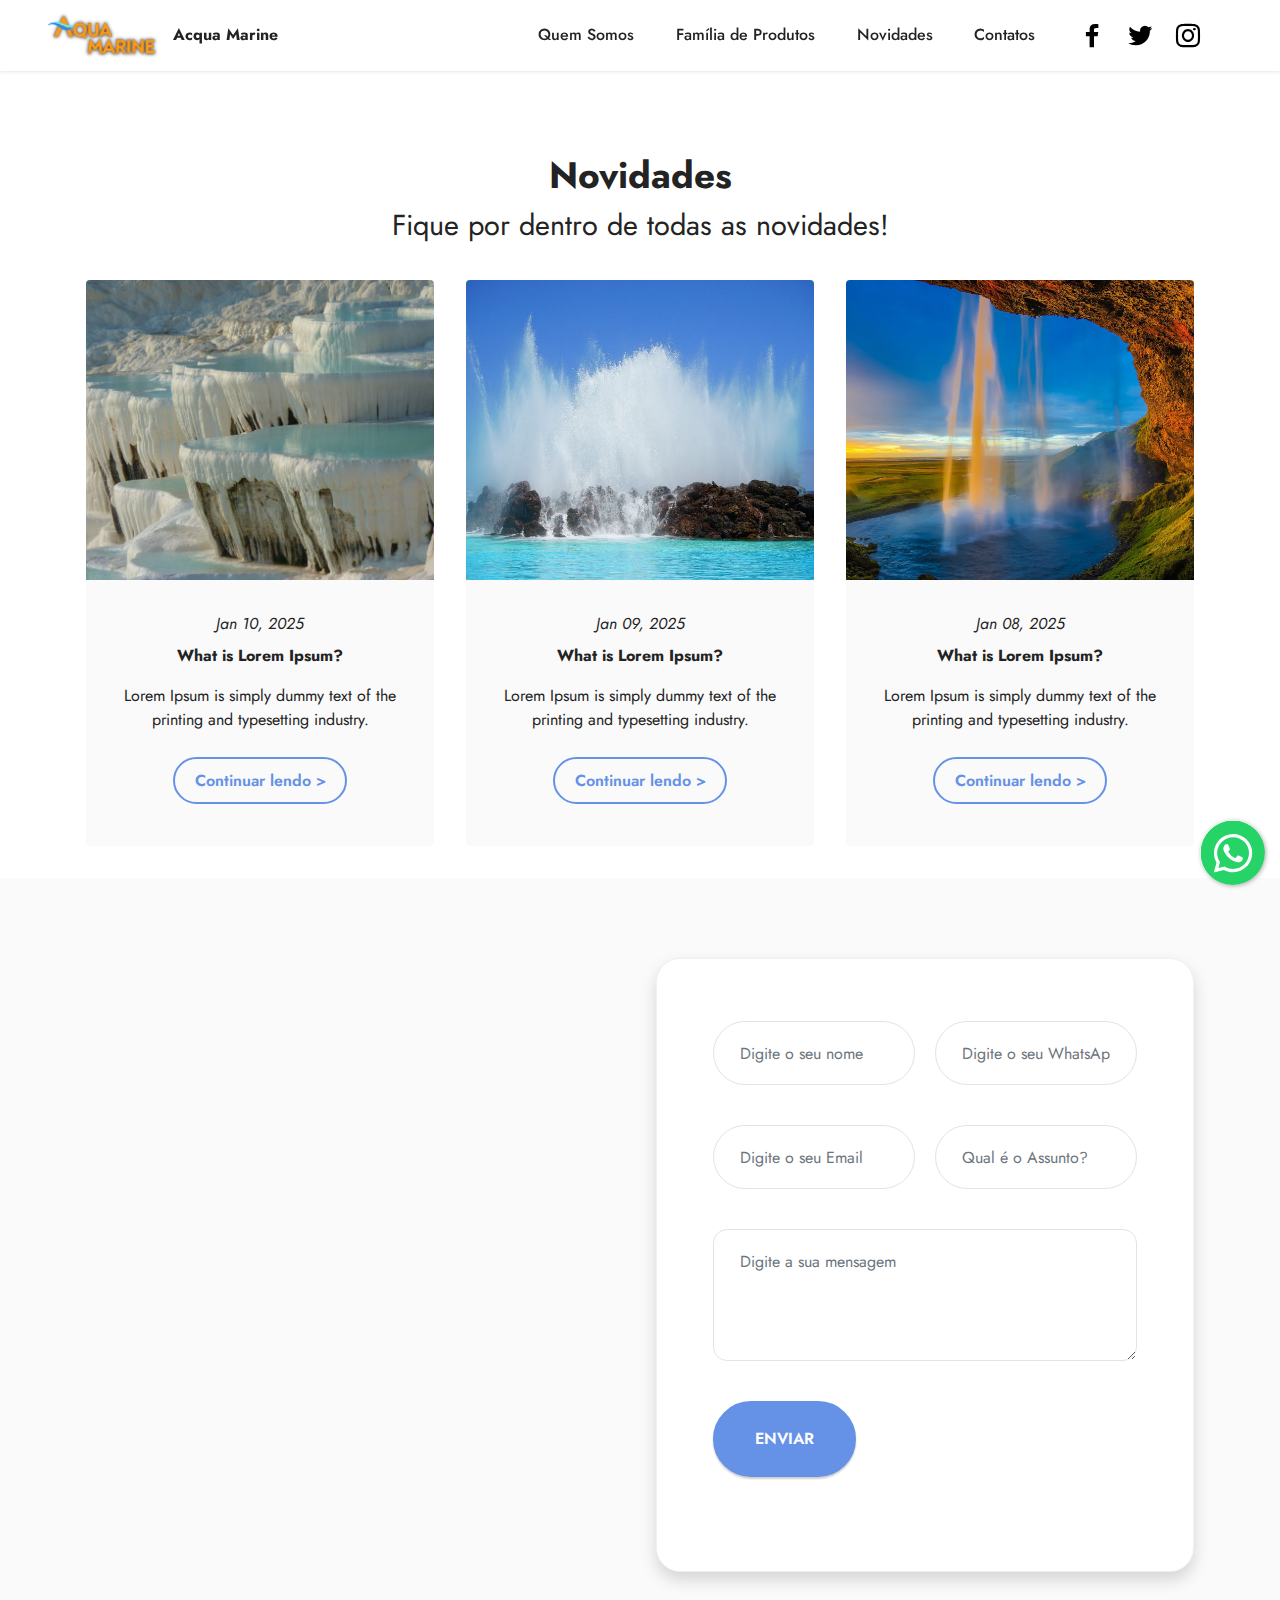
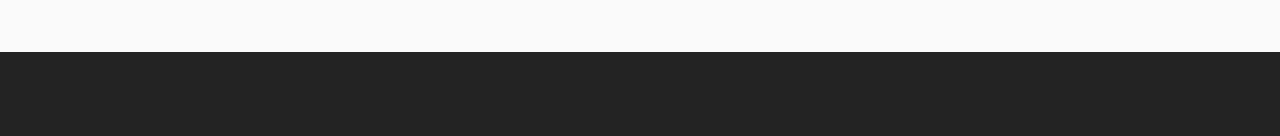
==== commit df97efe6: "create github pages" ====
--- a/blog.html
+++ b/blog.html
@@ -6,7 +6,7 @@
   <meta http-equiv="X-UA-Compatible" content="IE=edge">
   
   <meta name="viewport" content="width=device-width, initial-scale=1, minimum-scale=1">
-  <link rel="shortcut icon" href="assets/images/6-120x120.png" type="image/x-icon">
+  <link rel="shortcut icon" href="assets/images/logo-aquamarine-cor-96x41.png" type="image/x-icon">
   <meta name="description" content="">
   
   
@@ -21,8 +21,8 @@
   <link rel="stylesheet" href="assets/socicon/css/styles.css">
   <link rel="stylesheet" href="assets/theme/css/style.css">
   <link rel="stylesheet" href="assets/recaptcha.css">
-  <link rel="preload" href="https://fonts.googleapis.com/css2?family=Jost:ital,wght@0,400;0,700;1,400;1,700&display=swap&display=swap" as="style" onload="this.onload=null;this.rel='stylesheet'">
-  <noscript><link rel="stylesheet" href="https://fonts.googleapis.com/css2?family=Jost:ital,wght@0,400;0,700;1,400;1,700&display=swap&display=swap"></noscript>
+  <link rel="preload" href="https://fonts.googleapis.com/css?family=Jost:100,200,300,400,500,600,700,800,900,100i,200i,300i,400i,500i,600i,700i,800i,900i&display=swap" as="style" onload="this.onload=null;this.rel='stylesheet'">
+  <noscript><link rel="stylesheet" href="https://fonts.googleapis.com/css?family=Jost:100,200,300,400,500,600,700,800,900,100i,200i,300i,400i,500i,600i,700i,800i,900i&display=swap"></noscript>
   <link rel="preload" as="style" href="assets/mobirise/css/mbr-additional.css"><link rel="stylesheet" href="assets/mobirise/css/mbr-additional.css" type="text/css">
   
   
@@ -39,7 +39,7 @@
             <div class="navbar-brand">
                 <span class="navbar-logo">
                     <a href="index.html#top">
-                        <img src="assets/images/6-120x120.png" alt="Acqua Marine" style="height: 3rem;">
+                        <img src="assets/images/logo-aquamarine-cor-96x41.png" alt="Acqua Marine" style="height: 3rem;">
                     </a>
                 </span>
                 <span class="navbar-caption-wrap"><a class="navbar-caption text-black display-7" href="#">Acqua Marine</a></span>
@@ -178,7 +178,7 @@
                         <div class="col-auto form-part">
                             <div class="mbr-form top" data-form-type="formoid">
                                 <!--Formbuilder Form-->
-                                <form action="https://mobirise.eu/" method="POST" class="mbr-form form-with-styler" data-form-title="Form Name"><input type="hidden" name="email" data-form-email="true" value="VrDuRQZUOOXWqrjSVd+jDXcXXuv8jb04Z2sAAdo2jqvjDetq+iXjhkq3NZsqCK66WlTPTxGUr4/+EcAwUi5CdXx3Xxep5aISYDmYYmB1ALmyHw2UI6T22ThovxLteGbt.n1D6h3112EO3cZuAeSuR+gtagrlJn5/YnUT8jAECv94gXGQ/BznuK+16ig0g/ckGwDUTnlU+dxc6xoIXw/3Y37VGUpODv56bqCEwvl/GgR7W2XIjziSPv/RZlNrgH8+I">
+                                <form action="https://mobirise.eu/" method="POST" class="mbr-form form-with-styler" data-form-title="Form Name"><input type="hidden" name="email" data-form-email="true" value="tKnX9flXK/JRKXrVtMVHewBC7DWwLb7eua88UQINY79MP4RKJM4mCQYoATuYiSRUNskg7XjOZtXPnNTSnkaMpn8vtCRQF7a1P0EcLhI8c0Ka5XsX7PLT6KsCiY3qgUb+.ZFcznSIIjJ6bTc7SOkiaEu1soW/e8y83sdInyOMzfTpR3IwS4H0QGpI9wuVpzNW1npUB7CKI60LIH1RDg08uOgr8qQnxa/Y4ZgoSTknL68UqtnvK/xH7bKmBREr/iOc0">
                                     <div class="row">
                                         <div hidden="hidden" data-form-alert="" class="alert alert-success col-12">Obrigado por entrar em contato, lhe daremos uma resposta em breve!</div>
                                         <div hidden="hidden" data-form-alert-danger="" class="alert alert-danger col-12">
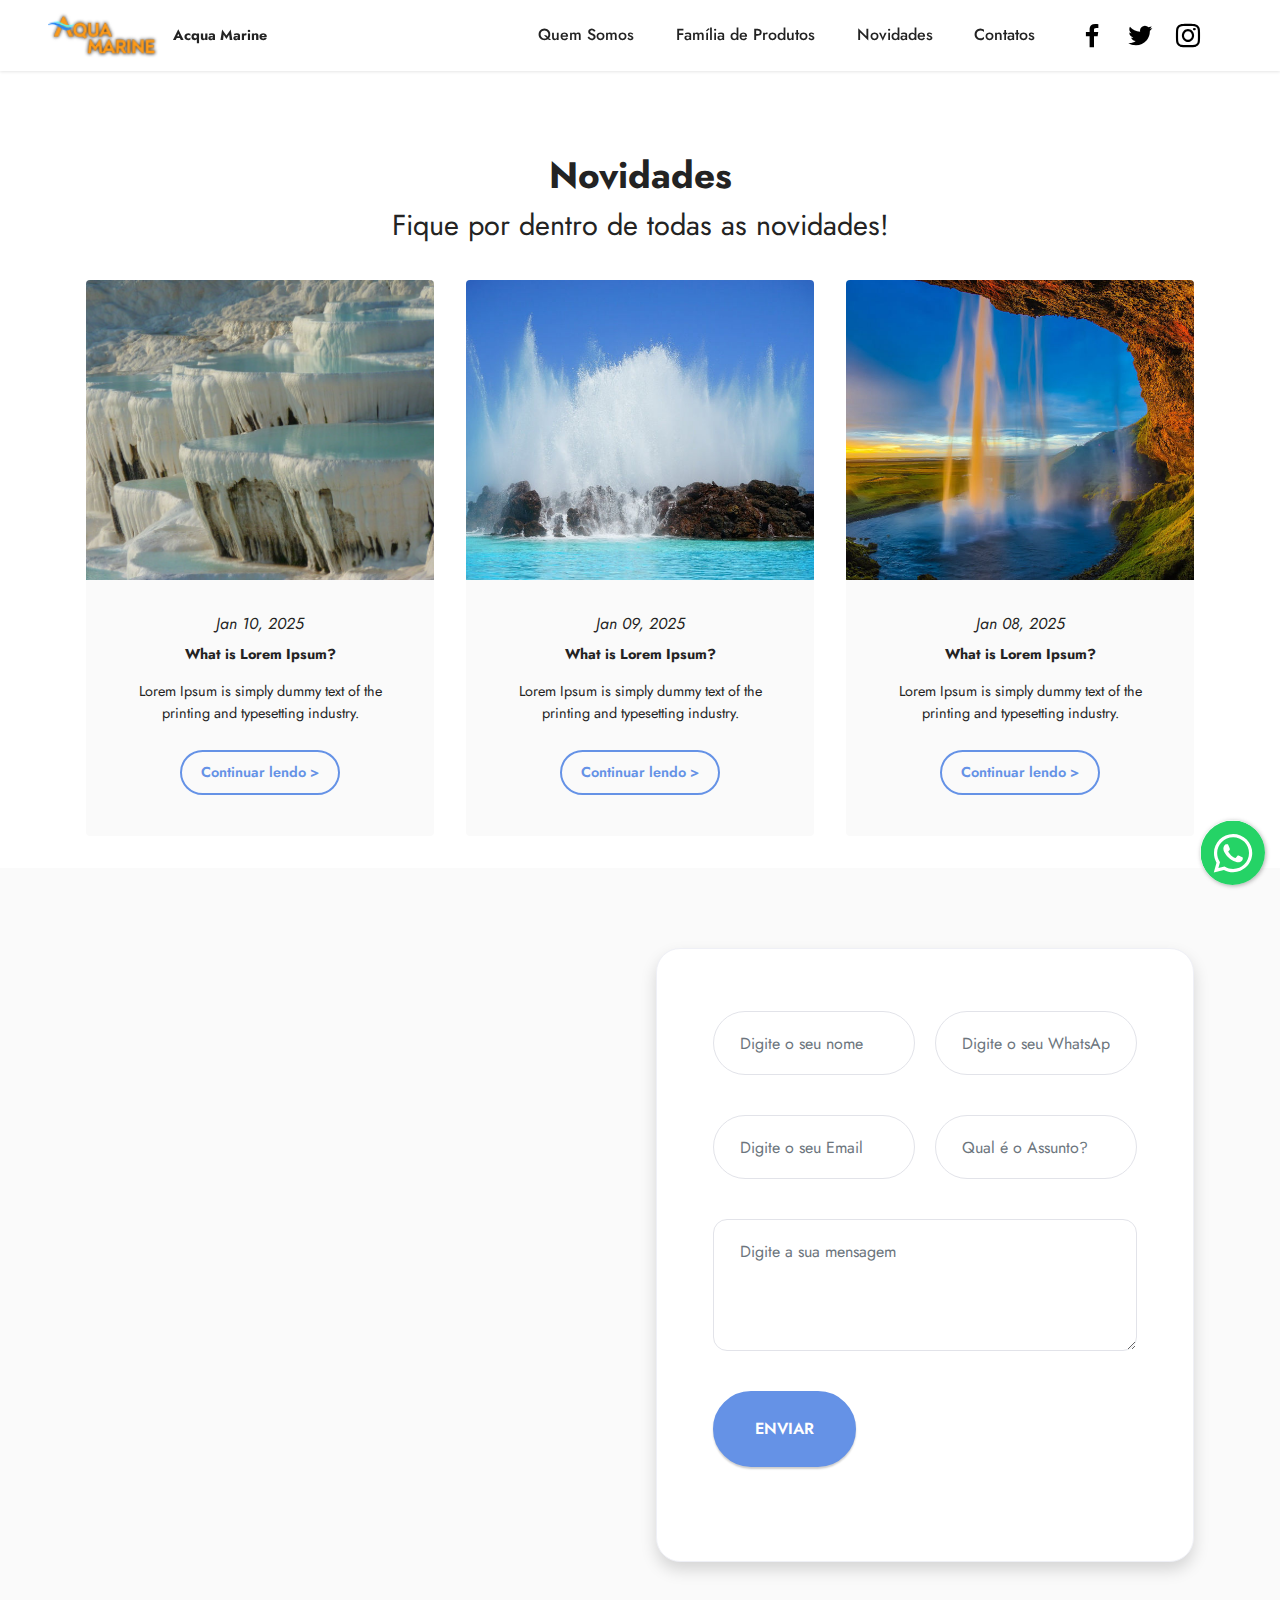
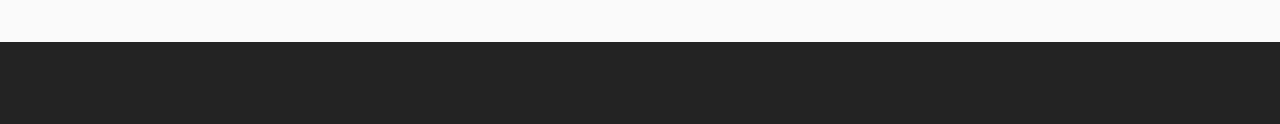
==== commit 922648f7: "create github pages" ====
--- a/blog.html
+++ b/blog.html
@@ -178,7 +178,7 @@
                         <div class="col-auto form-part">
                             <div class="mbr-form top" data-form-type="formoid">
                                 <!--Formbuilder Form-->
-                                <form action="https://mobirise.eu/" method="POST" class="mbr-form form-with-styler" data-form-title="Form Name"><input type="hidden" name="email" data-form-email="true" value="tKnX9flXK/JRKXrVtMVHewBC7DWwLb7eua88UQINY79MP4RKJM4mCQYoATuYiSRUNskg7XjOZtXPnNTSnkaMpn8vtCRQF7a1P0EcLhI8c0Ka5XsX7PLT6KsCiY3qgUb+.ZFcznSIIjJ6bTc7SOkiaEu1soW/e8y83sdInyOMzfTpR3IwS4H0QGpI9wuVpzNW1npUB7CKI60LIH1RDg08uOgr8qQnxa/Y4ZgoSTknL68UqtnvK/xH7bKmBREr/iOc0">
+                                <form action="https://mobirise.eu/" method="POST" class="mbr-form form-with-styler" data-form-title="Form Name"><input type="hidden" name="email" data-form-email="true" value="k7vco1irITB1tsZniZY6U6YcabDXux56uAhmvPV3u6aJ2BTrfpSKmulLsaNGjOCdDB+58CWzLbEvD5fNDRk+gtqouAAm3qQh00DawqpwXxi1waJ+w1esfM0On1A1ty2H.uHteFoQCoaaplhzC3hQCwHsRbVyDjbdyZGNN0+UvLQvvsVTWtHGkTyEv3jQBYrbbi9iBxMmoK3oPfI2p3HSfAmjAD+KZKiOStiu29roCUcK2YU9aqJR14OGd05faSvlO">
                                     <div class="row">
                                         <div hidden="hidden" data-form-alert="" class="alert alert-success col-12">Obrigado por entrar em contato, lhe daremos uma resposta em breve!</div>
                                         <div hidden="hidden" data-form-alert-danger="" class="alert alert-danger col-12">
--- a/assets/mobirise/css/mbr-additional.css
+++ b/assets/mobirise/css/mbr-additional.css
@@ -38,11 +38,11 @@
 }
 .display-7 {
   font-family: 'Jost', sans-serif;
-  font-size: 1rem;
+  font-size: 0.9rem;
   line-height: 1.5;
 }
 .display-7 > .mbr-iconfont {
-  font-size: 1.25rem;
+  font-size: 1.125rem;
 }
 /* ---- Fluid typography for mobile devices ---- */
 /* 1.4 - font scale ratio ( bootstrap == 1.42857 ) */
@@ -76,9 +76,9 @@
     line-height: calc( 1.4 * (1.28rem + (1.8 - 1.28) * ((100vw - 20rem) / (48 - 20))));
   }
   .display-7 {
-    font-size: 0.8rem;
-    font-size: calc( 1rem + (1 - 1) * ((100vw - 20rem) / (48 - 20)));
-    line-height: calc( 1.4 * (1rem + (1 - 1) * ((100vw - 20rem) / (48 - 20))));
+    font-size: 0.72rem;
+    font-size: calc( 0.965rem + (0.9 - 0.965) * ((100vw - 20rem) / (48 - 20)));
+    line-height: calc( 1.4 * (0.965rem + (0.9 - 0.965) * ((100vw - 20rem) / (48 - 20))));
   }
 }
 /* Buttons */
@@ -1343,13 +1343,51 @@
 }
 .cid-sQOXQFYXZO .mbr-text,
 .cid-sQOXQFYXZO .mbr-section-btn {
-  text-align: left;
+  text-align: center;
 }
 .cid-sQOXQFYXZO .item-title {
   text-align: center;
 }
 .cid-sQOXQFYXZO .item-subtitle {
   text-align: left;
+}
+.cid-sRz3Ys6Yvk {
+  padding-top: 0rem;
+  padding-bottom: 0rem;
+  background-color: #ffffff;
+}
+.cid-sRz3Ys6Yvk .content-wrapper {
+  background: #fafafa;
+}
+@media (max-width: 991px) {
+  .cid-sRz3Ys6Yvk .content-wrapper .row {
+    flex-direction: column-reverse;
+  }
+  .cid-sRz3Ys6Yvk .content-wrapper .image-wrapper {
+    margin-bottom: 2rem;
+  }
+}
+@media (max-width: 767px) {
+  .cid-sRz3Ys6Yvk .content-wrapper {
+    padding: 1rem;
+  }
+}
+@media (min-width: 768px) and (max-width: 991px) {
+  .cid-sRz3Ys6Yvk .content-wrapper {
+    padding: 2rem;
+  }
+}
+@media (min-width: 992px) {
+  .cid-sRz3Ys6Yvk .content-wrapper {
+    padding: 5rem 3rem;
+  }
+  .cid-sRz3Ys6Yvk .content-wrapper .text-wrapper {
+    padding-right: 2rem;
+  }
+}
+.cid-sRz3Ys6Yvk .image-wrapper img {
+  width: 100%;
+  object-fit: cover;
 }
 .cid-sQOZ6r9dAa {
   padding-top: 5rem;
@@ -1815,6 +1853,304 @@
   background-color: #232323;
   overflow: hidden;
 }
+.cid-sRz4IXYbl7.popup-builder {
+  background-color: #ffffff;
+}
+.cid-sRz4IXYbl7.popup-builder .modal {
+  position: relative;
+  display: block;
+  z-index: 1;
+}
+.cid-sRz4IXYbl7.popup-builder .modal-dialog {
+  margin-top: 60px;
+  margin-bottom: 60px;
+}
+.cid-sRz4IXYbl7 .modal-content,
+.cid-sRz4IXYbl7 .modal-dialog {
+  height: auto;
+}
+.cid-sRz4IXYbl7 .form-wrapper .input-group-btn {
+  margin-right: auto;
+  margin-left: auto;
+}
+.cid-sRz4IXYbl7 .form-wrapper .input-group-btn .btn {
+  margin: 0 !important;
+}
+@media (min-width: 769px) {
+  .cid-sRz4IXYbl7 .form-wrapper .mbr-form .form-group,
+  .cid-sRz4IXYbl7 .form-wrapper .mbr-form .input-group-btn {
+    padding: 0 .5rem;
+  }
+}
+.cid-sRz4IXYbl7 .card-img {
+  width: 100%;
+  margin: auto;
+  border-radius: 0;
+}
+.cid-sRz4IXYbl7 .mbr-figure img {
+  display: block;
+  width: 100%;
+  -ms-flex-item-align: center;
+  -ms-grid-row-align: center;
+  -webkit-align-self: center;
+  align-self: center;
+}
+.cid-sRz4IXYbl7 .mbr-text {
+  text-align: center;
+}
+.cid-sRz4IXYbl7 .pt-0 {
+  padding-top: 0 !important;
+}
+.cid-sRz4IXYbl7 .pb-0 {
+  padding-bottom: 0 !important;
+}
+.cid-sRz4IXYbl7 .form-content {
+  -ms-flex-pack: center;
+  justify-content: center;
+  text-align: center;
+}
+.cid-sRz4IXYbl7 .mbr-overlay {
+  bottom: 0;
+  left: 0;
+  position: absolute;
+  right: 0;
+  top: 0;
+  z-index: 0;
+  pointer-events: none;
+}
+.cid-sRz4IXYbl7 .modal-open {
+  overflow: hidden;
+}
+.cid-sRz4IXYbl7 .modal-open .modal {
+  overflow-x: hidden;
+  overflow-y: auto;
+}
+.cid-sRz4IXYbl7 .modal {
+  position: fixed;
+  top: 0;
+  left: 0;
+  z-index: 1050;
+  display: none;
+  width: 100%;
+  height: 100%;
+  overflow: hidden;
+  outline: 0;
+}
+.cid-sRz4IXYbl7 .modal-dialog {
+  position: relative;
+  width: auto;
+  margin: .5rem;
+  pointer-events: none;
+}
+.cid-sRz4IXYbl7 .modal.fade .modal-dialog {
+  transition: transform 0.3s ease-out, -webkit-transform 0.3s ease-out;
+  -webkit-transform: translate(0, -50px);
+  transform: translate(0, -50px);
+}
+.cid-sRz4IXYbl7 .modal.show .modal-dialog {
+  -webkit-transform: none;
+  transform: none;
+}
+.cid-sRz4IXYbl7 .modal-dialog-centered {
+  display: flex;
+  -ms-flex-align: center;
+  align-items: center;
+  min-height: calc(100% - (.5rem * 2));
+}
+.cid-sRz4IXYbl7 .modal-dialog-centered::before {
+  display: block;
+  height: calc(100vh - (.5rem * 2));
+  content: "";
+}
+.cid-sRz4IXYbl7 .modal-content {
+  background: #ffffff;
+  position: relative;
+  display: flex;
+  -ms-flex-direction: column;
+  flex-direction: column;
+  width: 100%;
+  pointer-events: auto;
+  background-clip: padding-box;
+  border: none;
+  outline: 0;
+  -webkit-box-shadow: 0 10px 40px 0 rgba(0, 0, 0, 0.2);
+  box-shadow: 0 10px 40px 0 rgba(0, 0, 0, 0.2);
+}
+.cid-sRz4IXYbl7 .margin-center-pos {
+  margin-top: auto;
+  margin-bottom: auto;
+}
+.cid-sRz4IXYbl7 .modal-backdrop {
+  position: fixed;
+  top: 0;
+  left: 0;
+  z-index: 1040;
+  width: 100vw;
+  height: 100vh;
+  background-color: #000;
+}
+.cid-sRz4IXYbl7 .modal-backdrop.fade {
+  opacity: 0;
+}
+.cid-sRz4IXYbl7 .modal-backdrop.show {
+  opacity: .5;
+}
+.cid-sRz4IXYbl7 .modal-header {
+  display: flex;
+  -ms-flex-align: start;
+  align-items: flex-start;
+  -ms-flex-pack: justify;
+  justify-content: space-between;
+  border-bottom: none;
+}
+@media (min-width: 992px) {
+  .cid-sRz4IXYbl7 .modal-header {
+    padding: 2rem 2rem 1rem;
+  }
+}
+@media (max-width: 991px) {
+  .cid-sRz4IXYbl7 .modal-header {
+    padding: 1rem;
+  }
+}
+.cid-sRz4IXYbl7 .modal-header .close {
+  position: absolute;
+  top: 1rem;
+  right: 1rem;
+  margin: -1rem -1rem -1rem auto;
+  padding: 1rem;
+  opacity: .75;
+}
+.cid-sRz4IXYbl7 .modal-header .close svg {
+  fill: #353535;
+}
+.cid-sRz4IXYbl7 .modal-header .close:hover {
+  opacity: 1;
+}
+.cid-sRz4IXYbl7 .modal-header .close:focus {
+  outline: none;
+}
+.cid-sRz4IXYbl7 .modal-title {
+  line-height: 1.5;
+  width: 100%;
+  margin: 0;
+  text-align: center;
+}
+.cid-sRz4IXYbl7 .modal-body {
+  position: relative;
+  -ms-flex: 1 1 auto;
+  flex: 1 1 auto;
+}
+@media (min-width: 992px) {
+  .cid-sRz4IXYbl7 .modal-body {
+    padding: 1rem 2rem 2rem;
+  }
+}
+@media (max-width: 991px) {
+  .cid-sRz4IXYbl7 .modal-body {
+    padding: 1rem;
+  }
+}
+.cid-sRz4IXYbl7 .modal-footer {
+  display: flex;
+  -ms-flex-align: center;
+  align-items: center;
+  -ms-flex-pack: center;
+  justify-content: center;
+  border-top: none;
+  text-align: center;
+}
+@media (min-width: 992px) {
+  .cid-sRz4IXYbl7 .modal-footer {
+    padding: 0rem 2rem 2rem;
+  }
+}
+@media (max-width: 991px) {
+  .cid-sRz4IXYbl7 .modal-footer {
+    padding: 1rem;
+  }
+}
+.cid-sRz4IXYbl7 .modal-scrollbar-measure {
+  position: absolute;
+  top: -9999px;
+  width: 50px;
+  height: 50px;
+  overflow: scroll;
+}
+@media (min-width: 576px) {
+  .cid-sRz4IXYbl7 .modal-dialog {
+    max-width: 500px;
+    margin: 1.75rem auto;
+  }
+  .cid-sRz4IXYbl7 .modal-dialog-centered {
+    min-height: calc(100% - (1.75rem * 2));
+  }
+  .cid-sRz4IXYbl7 .modal-dialog-centered::before {
+    height: calc(100vh - (1.75rem * 2));
+  }
+  .cid-sRz4IXYbl7 .modal-sm {
+    max-width: 300px;
+  }
+}
+@media (min-width: 992px) {
+  .cid-sRz4IXYbl7 .modal-lg,
+  .cid-sRz4IXYbl7 .modal-xl {
+    max-width: 800px;
+  }
+}
+@media (min-width: 1200px) {
+  .cid-sRz4IXYbl7 .modal-xl {
+    max-width: 1140px;
+  }
+}
+.cid-sRz4IXYbl7 .row {
+  display: flex;
+  -ms-flex-wrap: wrap;
+  flex-wrap: wrap;
+  margin-right: -15px;
+  margin-left: -15px;
+}
+.cid-sRz4IXYbl7 .col-md-4 {
+  position: relative;
+  width: 100%;
+  padding-right: 15px;
+  padding-left: 15px;
+  -ms-flex: 0 0 33.333333%;
+  flex: 0 0 33.333333%;
+  max-width: 33.333333%;
+}
+.cid-sRz4IXYbl7 .form-group {
+  margin-bottom: 1rem;
+}
+.cid-sRz4IXYbl7 .form-control {
+  display: block;
+  width: 100%;
+  font-size: 1rem;
+  font-weight: 400;
+  line-height: 1.5;
+}
+.cid-sRz4IXYbl7 .col {
+  -ms-flex-preferred-size: 0;
+  flex-basis: 0;
+  -ms-flex-positive: 1;
+  flex-grow: 1;
+  max-width: 100%;
+}
+.cid-sRz4IXYbl7 .col-md-auto {
+  position: relative;
+  padding-right: 15px;
+  padding-left: 15px;
+  -ms-flex: 0 0 auto;
+  flex: 0 0 auto;
+  width: auto;
+  max-width: 100%;
+}
+.cid-sRz4IXYbl7 .mbr-section-btn {
+  margin: 0;
+}
+.cid-sRz4IXYbl7 .mbr-section-btn .btn {
+  margin: 0;
+}
 .cid-sQP9VPhN6p {
   padding-top: 2rem;
   padding-bottom: 0rem;
@@ -2351,7 +2687,7 @@
 }
 @media (min-width: 992px) {
   .cid-sQP1Imtdvv .navbar.collapsed.opened:not(.navbar-short) .navbar-collapse {
-    max-height: calc(98.5vh - 4rem);
+    max-height: calc(98.5vh - 3rem);
   }
 }
 .cid-sQP1Imtdvv .navbar.collapsed .dropdown-menu .dropdown-submenu {
@@ -3082,7 +3418,7 @@
 }
 @media (min-width: 992px) {
   .cid-sQP1Imtdvv .navbar.collapsed.opened:not(.navbar-short) .navbar-collapse {
-    max-height: calc(98.5vh - 4rem);
+    max-height: calc(98.5vh - 3rem);
   }
 }
 .cid-sQP1Imtdvv .navbar.collapsed .dropdown-menu .dropdown-submenu {
--- a/assets/mobirise/css/mbr-additional.css
+++ b/assets/mobirise/css/mbr-additional.css
@@ -38,11 +38,11 @@
 }
 .display-7 {
   font-family: 'Jost', sans-serif;
-  font-size: 1rem;
+  font-size: 0.9rem;
   line-height: 1.5;
 }
 .display-7 > .mbr-iconfont {
-  font-size: 1.25rem;
+  font-size: 1.125rem;
 }
 /* ---- Fluid typography for mobile devices ---- */
 /* 1.4 - font scale ratio ( bootstrap == 1.42857 ) */
@@ -76,9 +76,9 @@
     line-height: calc( 1.4 * (1.28rem + (1.8 - 1.28) * ((100vw - 20rem) / (48 - 20))));
   }
   .display-7 {
-    font-size: 0.8rem;
-    font-size: calc( 1rem + (1 - 1) * ((100vw - 20rem) / (48 - 20)));
-    line-height: calc( 1.4 * (1rem + (1 - 1) * ((100vw - 20rem) / (48 - 20))));
+    font-size: 0.72rem;
+    font-size: calc( 0.965rem + (0.9 - 0.965) * ((100vw - 20rem) / (48 - 20)));
+    line-height: calc( 1.4 * (0.965rem + (0.9 - 0.965) * ((100vw - 20rem) / (48 - 20))));
   }
 }
 /* Buttons */
@@ -1343,13 +1343,51 @@
 }
 .cid-sQOXQFYXZO .mbr-text,
 .cid-sQOXQFYXZO .mbr-section-btn {
-  text-align: left;
+  text-align: center;
 }
 .cid-sQOXQFYXZO .item-title {
   text-align: center;
 }
 .cid-sQOXQFYXZO .item-subtitle {
   text-align: left;
+}
+.cid-sRz3Ys6Yvk {
+  padding-top: 0rem;
+  padding-bottom: 0rem;
+  background-color: #ffffff;
+}
+.cid-sRz3Ys6Yvk .content-wrapper {
+  background: #fafafa;
+}
+@media (max-width: 991px) {
+  .cid-sRz3Ys6Yvk .content-wrapper .row {
+    flex-direction: column-reverse;
+  }
+  .cid-sRz3Ys6Yvk .content-wrapper .image-wrapper {
+    margin-bottom: 2rem;
+  }
+}
+@media (max-width: 767px) {
+  .cid-sRz3Ys6Yvk .content-wrapper {
+    padding: 1rem;
+  }
+}
+@media (min-width: 768px) and (max-width: 991px) {
+  .cid-sRz3Ys6Yvk .content-wrapper {
+    padding: 2rem;
+  }
+}
+@media (min-width: 992px) {
+  .cid-sRz3Ys6Yvk .content-wrapper {
+    padding: 5rem 3rem;
+  }
+  .cid-sRz3Ys6Yvk .content-wrapper .text-wrapper {
+    padding-right: 2rem;
+  }
+}
+.cid-sRz3Ys6Yvk .image-wrapper img {
+  width: 100%;
+  object-fit: cover;
 }
 .cid-sQOZ6r9dAa {
   padding-top: 5rem;
@@ -1815,6 +1853,304 @@
   background-color: #232323;
   overflow: hidden;
 }
+.cid-sRz4IXYbl7.popup-builder {
+  background-color: #ffffff;
+}
+.cid-sRz4IXYbl7.popup-builder .modal {
+  position: relative;
+  display: block;
+  z-index: 1;
+}
+.cid-sRz4IXYbl7.popup-builder .modal-dialog {
+  margin-top: 60px;
+  margin-bottom: 60px;
+}
+.cid-sRz4IXYbl7 .modal-content,
+.cid-sRz4IXYbl7 .modal-dialog {
+  height: auto;
+}
+.cid-sRz4IXYbl7 .form-wrapper .input-group-btn {
+  margin-right: auto;
+  margin-left: auto;
+}
+.cid-sRz4IXYbl7 .form-wrapper .input-group-btn .btn {
+  margin: 0 !important;
+}
+@media (min-width: 769px) {
+  .cid-sRz4IXYbl7 .form-wrapper .mbr-form .form-group,
+  .cid-sRz4IXYbl7 .form-wrapper .mbr-form .input-group-btn {
+    padding: 0 .5rem;
+  }
+}
+.cid-sRz4IXYbl7 .card-img {
+  width: 100%;
+  margin: auto;
+  border-radius: 0;
+}
+.cid-sRz4IXYbl7 .mbr-figure img {
+  display: block;
+  width: 100%;
+  -ms-flex-item-align: center;
+  -ms-grid-row-align: center;
+  -webkit-align-self: center;
+  align-self: center;
+}
+.cid-sRz4IXYbl7 .mbr-text {
+  text-align: center;
+}
+.cid-sRz4IXYbl7 .pt-0 {
+  padding-top: 0 !important;
+}
+.cid-sRz4IXYbl7 .pb-0 {
+  padding-bottom: 0 !important;
+}
+.cid-sRz4IXYbl7 .form-content {
+  -ms-flex-pack: center;
+  justify-content: center;
+  text-align: center;
+}
+.cid-sRz4IXYbl7 .mbr-overlay {
+  bottom: 0;
+  left: 0;
+  position: absolute;
+  right: 0;
+  top: 0;
+  z-index: 0;
+  pointer-events: none;
+}
+.cid-sRz4IXYbl7 .modal-open {
+  overflow: hidden;
+}
+.cid-sRz4IXYbl7 .modal-open .modal {
+  overflow-x: hidden;
+  overflow-y: auto;
+}
+.cid-sRz4IXYbl7 .modal {
+  position: fixed;
+  top: 0;
+  left: 0;
+  z-index: 1050;
+  display: none;
+  width: 100%;
+  height: 100%;
+  overflow: hidden;
+  outline: 0;
+}
+.cid-sRz4IXYbl7 .modal-dialog {
+  position: relative;
+  width: auto;
+  margin: .5rem;
+  pointer-events: none;
+}
+.cid-sRz4IXYbl7 .modal.fade .modal-dialog {
+  transition: transform 0.3s ease-out, -webkit-transform 0.3s ease-out;
+  -webkit-transform: translate(0, -50px);
+  transform: translate(0, -50px);
+}
+.cid-sRz4IXYbl7 .modal.show .modal-dialog {
+  -webkit-transform: none;
+  transform: none;
+}
+.cid-sRz4IXYbl7 .modal-dialog-centered {
+  display: flex;
+  -ms-flex-align: center;
+  align-items: center;
+  min-height: calc(100% - (.5rem * 2));
+}
+.cid-sRz4IXYbl7 .modal-dialog-centered::before {
+  display: block;
+  height: calc(100vh - (.5rem * 2));
+  content: "";
+}
+.cid-sRz4IXYbl7 .modal-content {
+  background: #ffffff;
+  position: relative;
+  display: flex;
+  -ms-flex-direction: column;
+  flex-direction: column;
+  width: 100%;
+  pointer-events: auto;
+  background-clip: padding-box;
+  border: none;
+  outline: 0;
+  -webkit-box-shadow: 0 10px 40px 0 rgba(0, 0, 0, 0.2);
+  box-shadow: 0 10px 40px 0 rgba(0, 0, 0, 0.2);
+}
+.cid-sRz4IXYbl7 .margin-center-pos {
+  margin-top: auto;
+  margin-bottom: auto;
+}
+.cid-sRz4IXYbl7 .modal-backdrop {
+  position: fixed;
+  top: 0;
+  left: 0;
+  z-index: 1040;
+  width: 100vw;
+  height: 100vh;
+  background-color: #000;
+}
+.cid-sRz4IXYbl7 .modal-backdrop.fade {
+  opacity: 0;
+}
+.cid-sRz4IXYbl7 .modal-backdrop.show {
+  opacity: .5;
+}
+.cid-sRz4IXYbl7 .modal-header {
+  display: flex;
+  -ms-flex-align: start;
+  align-items: flex-start;
+  -ms-flex-pack: justify;
+  justify-content: space-between;
+  border-bottom: none;
+}
+@media (min-width: 992px) {
+  .cid-sRz4IXYbl7 .modal-header {
+    padding: 2rem 2rem 1rem;
+  }
+}
+@media (max-width: 991px) {
+  .cid-sRz4IXYbl7 .modal-header {
+    padding: 1rem;
+  }
+}
+.cid-sRz4IXYbl7 .modal-header .close {
+  position: absolute;
+  top: 1rem;
+  right: 1rem;
+  margin: -1rem -1rem -1rem auto;
+  padding: 1rem;
+  opacity: .75;
+}
+.cid-sRz4IXYbl7 .modal-header .close svg {
+  fill: #353535;
+}
+.cid-sRz4IXYbl7 .modal-header .close:hover {
+  opacity: 1;
+}
+.cid-sRz4IXYbl7 .modal-header .close:focus {
+  outline: none;
+}
+.cid-sRz4IXYbl7 .modal-title {
+  line-height: 1.5;
+  width: 100%;
+  margin: 0;
+  text-align: center;
+}
+.cid-sRz4IXYbl7 .modal-body {
+  position: relative;
+  -ms-flex: 1 1 auto;
+  flex: 1 1 auto;
+}
+@media (min-width: 992px) {
+  .cid-sRz4IXYbl7 .modal-body {
+    padding: 1rem 2rem 2rem;
+  }
+}
+@media (max-width: 991px) {
+  .cid-sRz4IXYbl7 .modal-body {
+    padding: 1rem;
+  }
+}
+.cid-sRz4IXYbl7 .modal-footer {
+  display: flex;
+  -ms-flex-align: center;
+  align-items: center;
+  -ms-flex-pack: center;
+  justify-content: center;
+  border-top: none;
+  text-align: center;
+}
+@media (min-width: 992px) {
+  .cid-sRz4IXYbl7 .modal-footer {
+    padding: 0rem 2rem 2rem;
+  }
+}
+@media (max-width: 991px) {
+  .cid-sRz4IXYbl7 .modal-footer {
+    padding: 1rem;
+  }
+}
+.cid-sRz4IXYbl7 .modal-scrollbar-measure {
+  position: absolute;
+  top: -9999px;
+  width: 50px;
+  height: 50px;
+  overflow: scroll;
+}
+@media (min-width: 576px) {
+  .cid-sRz4IXYbl7 .modal-dialog {
+    max-width: 500px;
+    margin: 1.75rem auto;
+  }
+  .cid-sRz4IXYbl7 .modal-dialog-centered {
+    min-height: calc(100% - (1.75rem * 2));
+  }
+  .cid-sRz4IXYbl7 .modal-dialog-centered::before {
+    height: calc(100vh - (1.75rem * 2));
+  }
+  .cid-sRz4IXYbl7 .modal-sm {
+    max-width: 300px;
+  }
+}
+@media (min-width: 992px) {
+  .cid-sRz4IXYbl7 .modal-lg,
+  .cid-sRz4IXYbl7 .modal-xl {
+    max-width: 800px;
+  }
+}
+@media (min-width: 1200px) {
+  .cid-sRz4IXYbl7 .modal-xl {
+    max-width: 1140px;
+  }
+}
+.cid-sRz4IXYbl7 .row {
+  display: flex;
+  -ms-flex-wrap: wrap;
+  flex-wrap: wrap;
+  margin-right: -15px;
+  margin-left: -15px;
+}
+.cid-sRz4IXYbl7 .col-md-4 {
+  position: relative;
+  width: 100%;
+  padding-right: 15px;
+  padding-left: 15px;
+  -ms-flex: 0 0 33.333333%;
+  flex: 0 0 33.333333%;
+  max-width: 33.333333%;
+}
+.cid-sRz4IXYbl7 .form-group {
+  margin-bottom: 1rem;
+}
+.cid-sRz4IXYbl7 .form-control {
+  display: block;
+  width: 100%;
+  font-size: 1rem;
+  font-weight: 400;
+  line-height: 1.5;
+}
+.cid-sRz4IXYbl7 .col {
+  -ms-flex-preferred-size: 0;
+  flex-basis: 0;
+  -ms-flex-positive: 1;
+  flex-grow: 1;
+  max-width: 100%;
+}
+.cid-sRz4IXYbl7 .col-md-auto {
+  position: relative;
+  padding-right: 15px;
+  padding-left: 15px;
+  -ms-flex: 0 0 auto;
+  flex: 0 0 auto;
+  width: auto;
+  max-width: 100%;
+}
+.cid-sRz4IXYbl7 .mbr-section-btn {
+  margin: 0;
+}
+.cid-sRz4IXYbl7 .mbr-section-btn .btn {
+  margin: 0;
+}
 .cid-sQP9VPhN6p {
   padding-top: 2rem;
   padding-bottom: 0rem;
@@ -2351,7 +2687,7 @@
 }
 @media (min-width: 992px) {
   .cid-sQP1Imtdvv .navbar.collapsed.opened:not(.navbar-short) .navbar-collapse {
-    max-height: calc(98.5vh - 4rem);
+    max-height: calc(98.5vh - 3rem);
   }
 }
 .cid-sQP1Imtdvv .navbar.collapsed .dropdown-menu .dropdown-submenu {
@@ -3082,7 +3418,7 @@
 }
 @media (min-width: 992px) {
   .cid-sQP1Imtdvv .navbar.collapsed.opened:not(.navbar-short) .navbar-collapse {
-    max-height: calc(98.5vh - 4rem);
+    max-height: calc(98.5vh - 3rem);
   }
 }
 .cid-sQP1Imtdvv .navbar.collapsed .dropdown-menu .dropdown-submenu {
